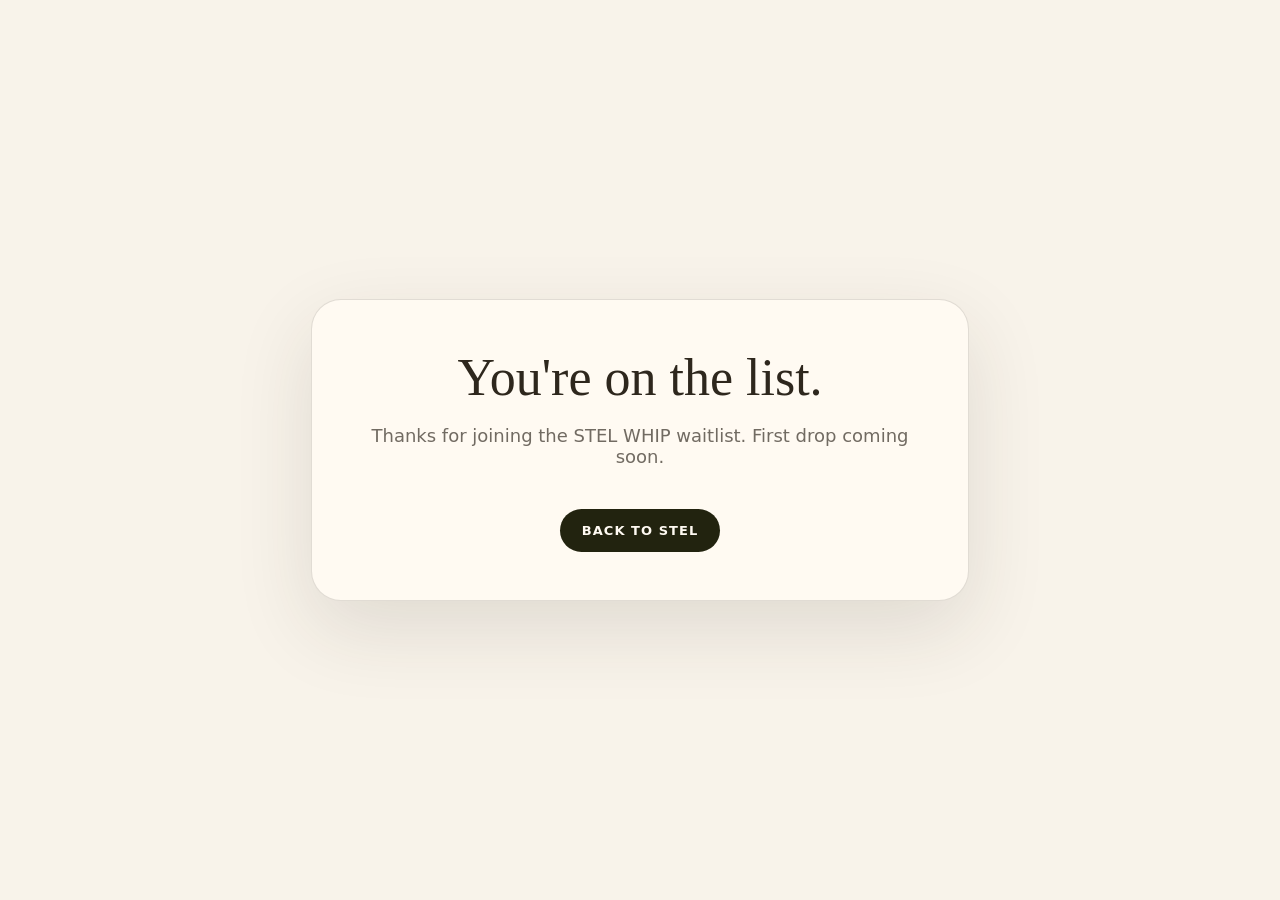
==== success.html @ 12ab5736 "Add files via upload" ====
<!DOCTYPE html><html lang="en"><head><meta charset="UTF-8"><meta name="viewport" content="width=device-width, initial-scale=1.0"><title>You're on the list | STEL WHIP</title><style>body{margin:0;min-height:100vh;display:grid;place-items:center;background:#f8f3ea;color:#2e271d;font-family:Inter,system-ui,sans-serif}.card{max-width:560px;text-align:center;padding:48px;border:1px solid rgba(46,39,29,.14);border-radius:30px;background:#fffaf2;box-shadow:0 28px 80px rgba(46,39,29,.12)}h1{font-family:Georgia,serif;font-weight:400;font-size:52px;margin:0 0 16px}p{color:rgba(46,39,29,.68);font-size:18px}a{display:inline-block;margin-top:24px;padding:14px 22px;border-radius:999px;background:#22230f;color:#fffaf2;text-decoration:none;text-transform:uppercase;font-size:13px;letter-spacing:.08em;font-weight:700}</style></head><body><main class="card"><h1>You're on the list.</h1><p>Thanks for joining the STEL WHIP waitlist. First drop coming soon.</p><a href="/">Back to STEL</a></main></body></html>
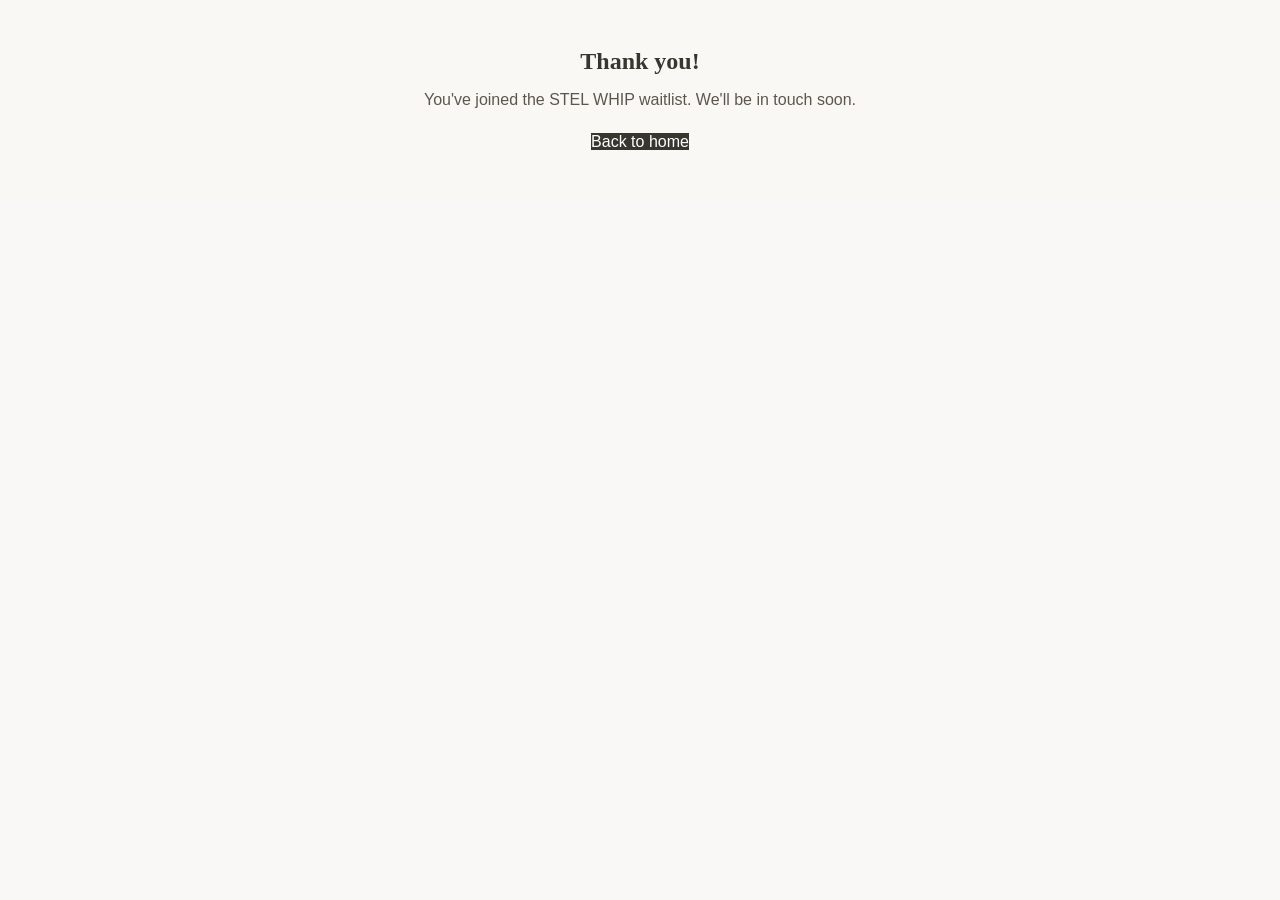
==== commit 747452cd: "Update STEL logo and social links" ====
--- a/success.html
+++ b/success.html
@@ -1 +1,16 @@
-<!DOCTYPE html><html lang="en"><head><meta charset="UTF-8"><meta name="viewport" content="width=device-width, initial-scale=1.0"><title>You're on the list | STEL WHIP</title><style>body{margin:0;min-height:100vh;display:grid;place-items:center;background:#f8f3ea;color:#2e271d;font-family:Inter,system-ui,sans-serif}.card{max-width:560px;text-align:center;padding:48px;border:1px solid rgba(46,39,29,.14);border-radius:30px;background:#fffaf2;box-shadow:0 28px 80px rgba(46,39,29,.12)}h1{font-family:Georgia,serif;font-weight:400;font-size:52px;margin:0 0 16px}p{color:rgba(46,39,29,.68);font-size:18px}a{display:inline-block;margin-top:24px;padding:14px 22px;border-radius:999px;background:#22230f;color:#fffaf2;text-decoration:none;text-transform:uppercase;font-size:13px;letter-spacing:.08em;font-weight:700}</style></head><body><main class="card"><h1>You're on the list.</h1><p>Thanks for joining the STEL WHIP waitlist. First drop coming soon.</p><a href="/">Back to STEL</a></main></body></html>
+<!DOCTYPE html>
+<html lang="en">
+<head>
+  <meta charset="UTF-8">
+  <meta name="viewport" content="width=device-width, initial-scale=1.0">
+  <title>STEL WHIP – Thank You</title>
+  <link rel="stylesheet" href="styles.css">
+</head>
+<body>
+  <section class="waitlist-section">
+    <h2>Thank you!</h2>
+    <p>You've joined the STEL&nbsp;WHIP waitlist. We'll be in touch soon.</p>
+    <a href="/" class="btn btn-primary">Back to home</a>
+  </section>
+</body>
+</html>
--- a/styles.css
+++ b/styles.css
@@ -0,0 +1,309 @@
+/* Base styles */
+:root {
+  --font-primary: 'Montserrat', sans-serif;
+  --font-secondary: 'Playfair Display', serif;
+  --color-dark: #38372f;
+  --color-accent: #5c574d;
+  --color-background: #f9f8f7;
+  --color-light: #faf8f5;
+  --color-highlight: #e7e3da;
+}
+
+html, body {
+  margin: 0;
+  padding: 0;
+  font-family: var(--font-primary);
+  color: var(--color-dark);
+  background-color: var(--color-background);
+}
+
+a {
+  color: var(--color-dark);
+  text-decoration: none;
+}
+
+h1, h2, h3, h4, h5 {
+  font-family: var(--font-secondary);
+  margin: 0;
+  padding: 0;
+}
+
+/* Navigation */
+.nav {
+  display: flex;
+  align-items: center;
+  justify-content: space-between;
+  padding: 1rem 2rem;
+  background-color: #ffffff;
+  border-bottom: 1px solid #e6e3da;
+}
+
+.nav-left .logo {
+  width: 80px;
+  height: auto;
+}
+
+.nav-links a {
+  margin-right: 1.5rem;
+  font-weight: 500;
+}
+
+.nav-cta .btn {
+  padding: 0.5rem 1rem;
+  border-radius: 24px;
+  border: 1px solid var(--color-dark);
+  background-color: transparent;
+  font-weight: 500;
+  transition: all 0.3s ease;
+}
+
+.nav-cta .btn:hover {
+  background-color: var(--color-dark);
+  color: #ffffff;
+}
+
+/* Hero */
+.hero {
+  text-align: center;
+  padding: 5rem 1rem 4rem;
+  background-color: var(--color-light);
+}
+
+.hero-logo {
+  width: 200px;
+  height: auto;
+  margin-bottom: 1.5rem;
+}
+
+.hero-subtitle {
+  font-size: 1.2rem;
+  margin-bottom: 0.5rem;
+  font-weight: 400;
+}
+
+.hero-tagline {
+  font-size: 0.9rem;
+  color: var(--color-accent);
+  margin-bottom: 1.5rem;
+  font-style: italic;
+}
+
+.hero-btn {
+  padding: 0.7rem 1.5rem;
+  border-radius: 28px;
+  font-weight: 500;
+  border: none;
+  background-color: var(--color-dark);
+  color: #ffffff;
+  cursor: pointer;
+  transition: background-color 0.3s ease;
+}
+
+.hero-btn:hover {
+  background-color: var(--color-accent);
+}
+
+/* Buttons */
+.btn {
+  cursor: pointer;
+}
+
+.btn-primary {
+  background-color: var(--color-dark);
+  color: #ffffff;
+}
+
+.btn-primary:hover {
+  background-color: var(--color-accent);
+}
+
+/* Benefits */
+.benefits {
+  display: flex;
+  flex-wrap: wrap;
+  justify-content: center;
+  text-align: center;
+  padding: 3rem 1rem;
+  background-color: var(--color-light);
+}
+
+.benefit-item {
+  flex: 1 1 200px;
+  max-width: 300px;
+  margin: 1rem;
+  padding: 1rem;
+  background-color: #ffffff;
+  border-radius: 12px;
+  box-shadow: 0 1px 4px rgba(0, 0, 0, 0.05);
+}
+
+.benefit-item h3 {
+  font-family: var(--font-secondary);
+  font-size: 1.2rem;
+  margin-bottom: 0.4rem;
+}
+
+.benefit-item p {
+  font-size: 0.9rem;
+  color: var(--color-accent);
+}
+
+/* How to use */
+.how-to-use {
+  padding: 3rem 1rem;
+  background-color: var(--color-background);
+}
+
+.how-to-use h2 {
+  text-align: center;
+  font-family: var(--font-secondary);
+  margin-bottom: 2rem;
+}
+
+.use-grid {
+  display: grid;
+  grid-template-columns: repeat(auto-fit, minmax(200px, 1fr));
+  gap: 1.5rem;
+  max-width: 1000px;
+  margin: 0 auto;
+}
+
+.use-item {
+  background-color: #ffffff;
+  border-radius: 12px;
+  box-shadow: 0 1px 4px rgba(0, 0, 0, 0.05);
+  padding-bottom: 1rem;
+  text-align: center;
+}
+
+.use-image {
+  height: 140px;
+  border-top-left-radius: 12px;
+  border-top-right-radius: 12px;
+  background-size: cover;
+  background-position: center;
+}
+
+/* Placeholder backgrounds for demo; replace with actual images */
+.use-matcha {
+  background-color: #cfd8c9;
+}
+
+.use-fruit {
+  background-color: #f6d4ce;
+}
+
+.use-yogurt {
+  background-color: #dfe7f2;
+}
+
+.use-hot-chocolate {
+  background-color: #e8ddd3;
+}
+
+.use-item h3 {
+  font-family: var(--font-secondary);
+  font-size: 1.2rem;
+  margin: 1rem 0 0.5rem;
+}
+
+.use-item p {
+  font-size: 0.9rem;
+  color: var(--color-accent);
+}
+
+/* Waitlist / Signup */
+.waitlist-section {
+  padding: 3rem 1rem;
+  text-align: center;
+  background-color: var(--color-light);
+}
+
+.waitlist-section h2 {
+  font-family: var(--font-secondary);
+  margin-bottom: 0.5rem;
+}
+
+.waitlist-section p {
+  margin-bottom: 1.5rem;
+  color: var(--color-accent);
+}
+
+.waitlist-section form {
+  display: flex;
+  justify-content: center;
+  flex-wrap: wrap;
+  gap: 0.5rem;
+}
+
+.waitlist-section input[type="email"] {
+  padding: 0.7rem 1rem;
+  border: 1px solid #ddd;
+  border-radius: 24px;
+  min-width: 260px;
+  font-size: 1rem;
+}
+
+.waitlist-section button {
+  padding: 0.7rem 1.5rem;
+  border-radius: 28px;
+  border: none;
+  background-color: var(--color-dark);
+  color: #ffffff;
+  font-weight: 500;
+  cursor: pointer;
+  transition: background-color 0.3s ease;
+}
+
+.waitlist-section button:hover {
+  background-color: var(--color-accent);
+}
+
+/* Footer */
+footer {
+  padding: 2rem 1rem;
+  background-color: #ffffff;
+  border-top: 1px solid #e6e3da;
+  text-align: center;
+}
+
+.footer-container {
+  display: flex;
+  justify-content: space-between;
+  align-items: center;
+  flex-wrap: wrap;
+  max-width: 1000px;
+  margin: 0 auto;
+}
+
+.footer-nav a {
+  margin-right: 1.5rem;
+  font-size: 0.9rem;
+  color: var(--color-dark);
+}
+
+.footer-nav a:last-child {
+  margin-right: 0;
+}
+
+.social-links a {
+  margin-left: 1.5rem;
+  font-size: 0.9rem;
+  color: var(--color-dark);
+}
+
+.footer-copy {
+  margin-top: 1.5rem;
+  font-size: 0.8rem;
+  color: var(--color-accent);
+}
+
+/* Responsive adjustments */
+@media (max-width: 700px) {
+  .nav-links {
+    display: none; /* hide nav links on small screens for simplicity */
+  }
+  .nav-left .logo {
+    width: 60px;
+  }
+}
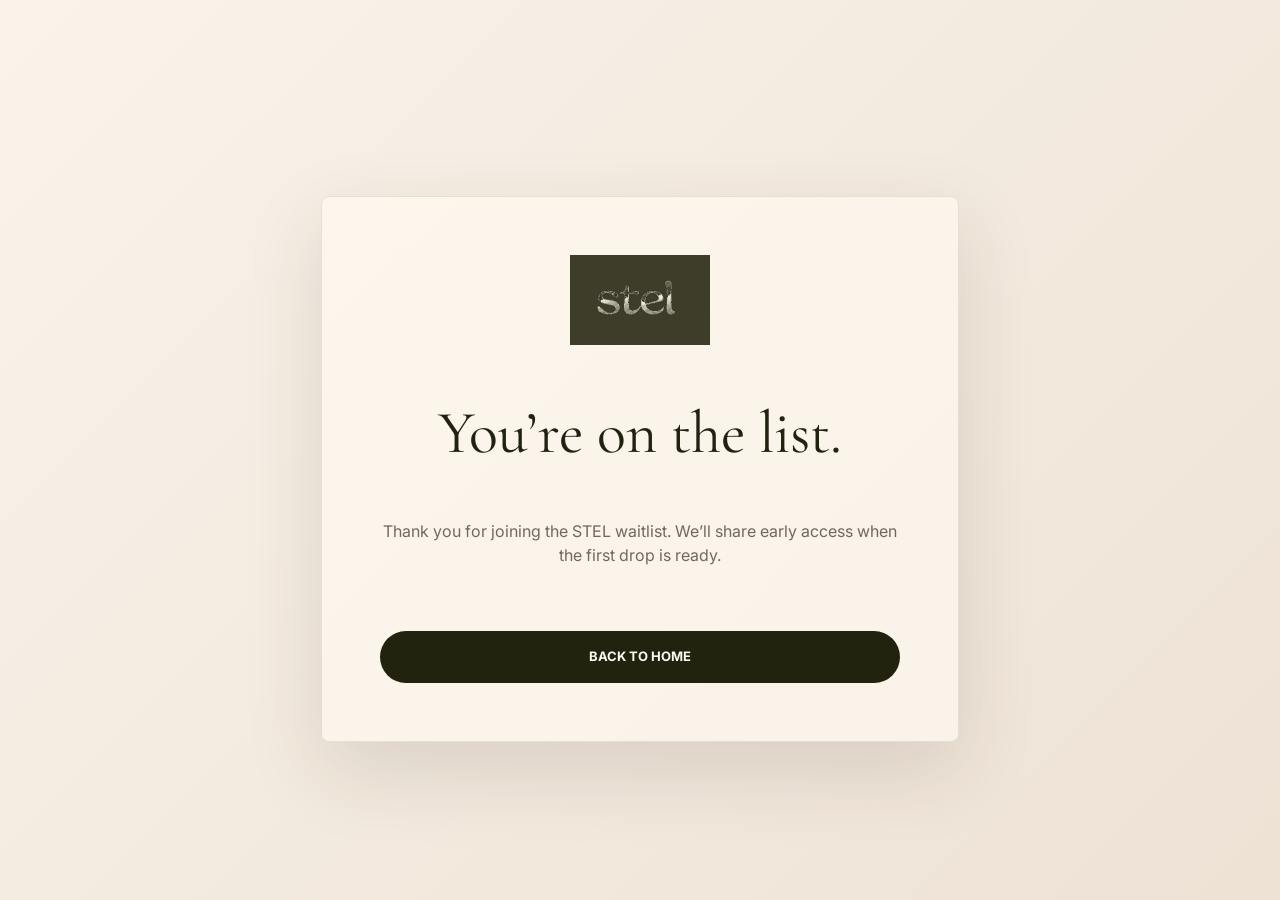
==== commit 4e3b7613: "Update STEL landing page" ====
--- a/success.html
+++ b/success.html
@@ -1,16 +1,22 @@
 <!DOCTYPE html>
 <html lang="en">
 <head>
-  <meta charset="UTF-8">
-  <meta name="viewport" content="width=device-width, initial-scale=1.0">
-  <title>STEL WHIP – Thank You</title>
-  <link rel="stylesheet" href="styles.css">
+  <meta charset="UTF-8" />
+  <meta name="viewport" content="width=device-width, initial-scale=1.0" />
+  <title>STEL | Waitlist Confirmed</title>
+  <link rel="preconnect" href="https://fonts.googleapis.com" />
+  <link rel="preconnect" href="https://fonts.gstatic.com" crossorigin />
+  <link href="https://fonts.googleapis.com/css2?family=Cormorant+Garamond:wght@400;500;600&family=Inter:wght@400;500;600;700&display=swap" rel="stylesheet" />
+  <link rel="stylesheet" href="styles.css" />
 </head>
 <body>
-  <section class="waitlist-section">
-    <h2>Thank you!</h2>
-    <p>You've joined the STEL&nbsp;WHIP waitlist. We'll be in touch soon.</p>
-    <a href="/" class="btn btn-primary">Back to home</a>
-  </section>
+  <main class="waitlist-section" style="min-height:100vh;display:grid;place-items:center;">
+    <div class="waitlist-panel" style="max-width:780px;grid-template-columns:1fr;text-align:center;">
+      <img src="assets/stel-logo-transparent.png" alt="STEL" style="width:140px;margin:0 auto 20px;" />
+      <h1 style="font-family:'Cormorant Garamond', Georgia, serif;font-weight:400;font-size:60px;line-height:1;color:#22230f;">You’re on the list.</h1>
+      <p style="margin:18px auto 26px;max-width:520px;">Thank you for joining the STEL waitlist. We’ll share early access when the first drop is ready.</p>
+      <a class="primary-cta" href="/">Back to home</a>
+    </div>
+  </main>
 </body>
-</html>+</html>
--- a/styles.css
+++ b/styles.css
@@ -1,309 +1,471 @@
-/* Base styles */
 :root {
-  --font-primary: 'Montserrat', sans-serif;
-  --font-secondary: 'Playfair Display', serif;
-  --color-dark: #38372f;
-  --color-accent: #5c574d;
-  --color-background: #f9f8f7;
-  --color-light: #faf8f5;
-  --color-highlight: #e7e3da;
-}
-
-html, body {
-  margin: 0;
-  padding: 0;
-  font-family: var(--font-primary);
-  color: var(--color-dark);
-  background-color: var(--color-background);
-}
-
-a {
-  color: var(--color-dark);
-  text-decoration: none;
-}
-
-h1, h2, h3, h4, h5 {
-  font-family: var(--font-secondary);
-  margin: 0;
-  padding: 0;
-}
-
-/* Navigation */
-.nav {
+  --cream: #f8f3ea;
+  --cream-soft: #fffaf4;
+  --linen: #eee4d6;
+  --sand: #d8c7b3;
+  --taupe: #9b8b74;
+  --olive: #22230f;
+  --brown: #2e271d;
+  --muted: rgba(46, 39, 29, 0.68);
+  --line: rgba(46, 39, 29, 0.14);
+  --white: #fffaf2;
+  --shadow: 0 28px 80px rgba(46, 39, 29, 0.13);
+}
+
+* { box-sizing: border-box; margin: 0; padding: 0; }
+html { scroll-behavior: smooth; scroll-padding-top: 96px; }
+body {
+  font-family: Inter, ui-sans-serif, system-ui, -apple-system, BlinkMacSystemFont, "Segoe UI", sans-serif;
+  background: var(--cream);
+  color: var(--brown);
+  line-height: 1.5;
+  overflow-x: hidden;
+}
+a { color: inherit; text-decoration: none; }
+img { display: block; max-width: 100%; }
+.hidden, .sr-only { position: absolute; left: -9999px; }
+
+.page {
+  min-height: 100vh;
+  background: linear-gradient(180deg, #fffaf4 0%, var(--cream) 45%, #f3eadf 100%);
+}
+
+.site-header {
+  position: fixed;
+  inset: 0 0 auto 0;
+  z-index: 50;
+  height: 88px;
+  padding: 18px clamp(20px, 5vw, 72px);
+  display: grid;
+  grid-template-columns: 1fr auto 1fr;
+  align-items: center;
+  backdrop-filter: blur(20px);
+  background: rgba(255, 250, 244, 0.84);
+  border-bottom: 1px solid rgba(46, 39, 29, 0.08);
+}
+
+.brand-mark { justify-self: start; width: 118px; }
+.nav-links {
+  justify-self: center;
   display: flex;
-  align-items: center;
-  justify-content: space-between;
-  padding: 1rem 2rem;
-  background-color: #ffffff;
-  border-bottom: 1px solid #e6e3da;
-}
-
-.nav-left .logo {
-  width: 80px;
-  height: auto;
-}
-
-.nav-links a {
-  margin-right: 1.5rem;
-  font-weight: 500;
-}
-
-.nav-cta .btn {
-  padding: 0.5rem 1rem;
-  border-radius: 24px;
-  border: 1px solid var(--color-dark);
-  background-color: transparent;
-  font-weight: 500;
-  transition: all 0.3s ease;
-}
-
-.nav-cta .btn:hover {
-  background-color: var(--color-dark);
-  color: #ffffff;
-}
-
-/* Hero */
-.hero {
+  gap: clamp(24px, 4vw, 54px);
+  align-items: center;
+  color: rgba(46, 39, 29, 0.74);
+  font-size: 12px;
+  letter-spacing: 0;
+  text-transform: uppercase;
+}
+.nav-button {
+  justify-self: end;
+  padding: 13px 22px;
+  border-radius: 999px;
+  background: #9a9075;
+  color: var(--white);
+  font-size: 12px;
+  font-weight: 700;
+  letter-spacing: 0;
+  text-transform: uppercase;
+  transition: all 180ms ease;
+}
+.nav-button:hover { transform: translateY(-1px); background: var(--olive); }
+
+.hero-section {
+  min-height: 100vh;
+  display: grid;
+  grid-template-columns: 0.92fr 1.08fr;
+  gap: 48px;
+  align-items: center;
+  padding: 124px clamp(20px, 5vw, 72px) 58px;
+  background:
+    radial-gradient(circle at 82% 38%, rgba(255,255,255,0.92), transparent 26rem),
+    linear-gradient(110deg, rgba(255,250,244,0.95), rgba(239,228,215,0.55));
+  border-bottom: 1px solid var(--line);
+}
+.hero-copy { max-width: 650px; }
+.eyebrow,
+.section-kicker {
+  font-size: 12px;
+  letter-spacing: 0;
+  text-transform: uppercase;
+  color: rgba(46, 39, 29, 0.52);
+}
+.eyebrow { margin-bottom: 24px; }
+.hero-logo {
+  width: min(520px, 92vw);
+  margin-left: -10px;
+  margin-bottom: 24px;
+}
+.hero-line {
+  max-width: 560px;
+  font-family: "Cormorant Garamond", Georgia, serif;
+  font-size: 50px;
+  line-height: 0.98;
+  color: rgba(34,35,15,0.9);
+  margin-bottom: 18px;
+}
+.hero-subline {
+  max-width: 520px;
+  color: var(--muted);
+  font-size: 17px;
+  margin-bottom: 30px;
+}
+.primary-cta,
+.waitlist-form button {
+  display: inline-flex;
+  align-items: center;
+  justify-content: center;
+  border: 0;
+  border-radius: 999px;
+  padding: 16px 28px;
+  background: var(--olive);
+  color: var(--white);
+  font-weight: 700;
+  font-size: 13px;
+  letter-spacing: 0;
+  text-transform: uppercase;
+  cursor: pointer;
+  transition: all 180ms ease;
+}
+.primary-cta:hover,
+.waitlist-form button:hover { transform: translateY(-2px); box-shadow: 0 18px 36px rgba(46,39,29,0.18); }
+.hero-mini-icons {
+  display: grid;
+  grid-template-columns: repeat(3, 1fr);
+  gap: 22px;
+  margin-top: 40px;
+  max-width: 440px;
+}
+.hero-mini-icons div { text-align: center; color: rgba(46,39,29,0.7); font-size: 13px; }
+.hero-mini-icons span {
+  width: 46px;
+  height: 46px;
+  border: 1px solid rgba(46,39,29,0.18);
+  border-radius: 50%;
+  display: grid;
+  place-items: center;
+  margin: 0 auto 10px;
+  font-size: 20px;
+}
+
+.hero-visual {
+  min-height: 660px;
+  display: flex;
+  align-items: center;
+  justify-content: center;
+}
+.marble-card {
+  position: relative;
+  width: min(640px, 94%);
+  min-height: 600px;
+  border-radius: 8px;
+  background:
+    linear-gradient(130deg, rgba(255,255,255,0.56), rgba(255,255,255,0.08)),
+    linear-gradient(180deg, #f8f1e7, #dfcdb9);
+  box-shadow: var(--shadow);
+  border: 1px solid rgba(46,39,29,0.1);
+  overflow: hidden;
+}
+.marble-texture {
+  position: absolute;
+  inset: 0;
+  background:
+    radial-gradient(ellipse at 20% 40%, rgba(46,39,29,0.08), transparent 20rem),
+    radial-gradient(ellipse at 84% 30%, rgba(255,255,255,0.7), transparent 16rem),
+    linear-gradient(118deg, transparent 20%, rgba(46,39,29,0.06) 21%, transparent 22%, transparent 56%, rgba(46,39,29,0.05) 57%, transparent 58%);
+  opacity: 0.55;
+}
+.premium-can {
+  position: absolute;
+  right: 17%;
+  bottom: 82px;
+  width: 220px;
+  height: 424px;
+  border-radius: 112px 112px 46px 46px;
+  background: linear-gradient(90deg, #ded4c7 0%, #fff9ef 38%, #e7dccc 62%, #c7b69f 100%);
+  border: 1px solid rgba(46,39,29,0.16);
+  box-shadow: inset 28px 0 38px rgba(255,255,255,0.3), inset -24px 0 30px rgba(46,39,29,0.08), 0 22px 60px rgba(46,39,29,0.18);
+}
+.cap-line {
+  position: absolute;
+  left: 0;
+  right: 0;
+  top: 144px;
+  height: 1px;
+  background: rgba(46,39,29,0.18);
+  box-shadow: 0 12px 0 rgba(46,39,29,0.12);
+}
+.premium-can img {
+  position: absolute;
+  top: 178px;
+  left: 50%;
+  width: 142px;
+  transform: translateX(-50%);
+}
+.premium-can p {
+  position: absolute;
+  top: 265px;
+  left: 50%;
+  width: 150px;
+  transform: translateX(-50%);
   text-align: center;
-  padding: 5rem 1rem 4rem;
-  background-color: var(--color-light);
-}
-
-.hero-logo {
-  width: 200px;
-  height: auto;
-  margin-bottom: 1.5rem;
-}
-
-.hero-subtitle {
-  font-size: 1.2rem;
-  margin-bottom: 0.5rem;
+  font-family: "Cormorant Garamond", Georgia, serif;
+  font-size: 18px;
+  line-height: 1.1;
+  color: rgba(46,39,29,0.72);
+}
+.premium-can small {
+  position: absolute;
+  left: 0;
+  right: 0;
+  bottom: 36px;
+  text-align: center;
+  font-size: 9px;
+  letter-spacing: 0;
+  text-transform: uppercase;
+  color: rgba(46,39,29,0.5);
+}
+.berries {
+  position: absolute;
+  right: 36px;
+  bottom: 78px;
+  width: 158px;
+  height: 92px;
+  border-radius: 50%;
+  background: rgba(255,250,242,0.56);
+  border: 1px solid rgba(46,39,29,0.08);
+  box-shadow: 0 18px 38px rgba(46,39,29,0.1);
+}
+.berries span {
+  position: absolute;
+  width: 54px;
+  height: 54px;
+  border-radius: 52% 48% 60% 40%;
+  background: radial-gradient(circle at 35% 28%, #ffb1a6, #ba3327 70%);
+  filter: drop-shadow(0 6px 10px rgba(46,39,29,0.15));
+}
+.berries span:nth-child(1) { left: 18px; top: 20px; transform: rotate(-12deg); }
+.berries span:nth-child(2) { left: 55px; top: 10px; transform: rotate(8deg); }
+.berries span:nth-child(3) { left: 92px; top: 26px; transform: rotate(22deg); }
+.cream-dollop {
+  position: absolute;
+  left: 54px;
+  bottom: 64px;
+  width: 150px;
+  height: 56px;
+  border-radius: 50%;
+  background: radial-gradient(circle at 42% 28%, #fff, #f3eadf 68%, #d2c1ac);
+  box-shadow: 0 18px 30px rgba(46,39,29,0.12);
+}
+
+.intro-section {
+  padding: 82px clamp(20px, 5vw, 72px) 64px;
+  text-align: center;
+  background: rgba(255,250,242,0.56);
+  border-top: 1px solid var(--line);
+}
+.intro-section h2,
+.use-section h2,
+.waitlist-section h2 {
+  font-family: "Cormorant Garamond", Georgia, serif;
   font-weight: 400;
-}
-
-.hero-tagline {
-  font-size: 0.9rem;
-  color: var(--color-accent);
-  margin-bottom: 1.5rem;
-  font-style: italic;
-}
-
-.hero-btn {
-  padding: 0.7rem 1.5rem;
-  border-radius: 28px;
-  font-weight: 500;
-  border: none;
-  background-color: var(--color-dark);
-  color: #ffffff;
-  cursor: pointer;
-  transition: background-color 0.3s ease;
-}
-
-.hero-btn:hover {
-  background-color: var(--color-accent);
-}
-
-/* Buttons */
-.btn {
-  cursor: pointer;
-}
-
-.btn-primary {
-  background-color: var(--color-dark);
-  color: #ffffff;
-}
-
-.btn-primary:hover {
-  background-color: var(--color-accent);
-}
-
-/* Benefits */
-.benefits {
-  display: flex;
-  flex-wrap: wrap;
-  justify-content: center;
+  color: var(--olive);
+}
+.intro-section h2,
+.use-section h2 { font-size: 68px; line-height: 0.96; margin: 14px 0 18px; }
+.intro-section p:not(.section-kicker),
+.use-intro {
+  max-width: 760px;
+  margin: 0 auto;
+  font-size: 20px;
+  color: var(--muted);
+}
+
+.benefits-section {
+  display: grid;
+  grid-template-columns: repeat(4, 1fr);
+  max-width: 1160px;
+  margin: 0 auto;
+  padding: 0 clamp(20px, 5vw, 72px) 82px;
+  background: rgba(255,250,242,0.56);
+}
+.benefit-card {
+  padding: 0 28px;
   text-align: center;
-  padding: 3rem 1rem;
-  background-color: var(--color-light);
-}
-
-.benefit-item {
-  flex: 1 1 200px;
-  max-width: 300px;
-  margin: 1rem;
-  padding: 1rem;
-  background-color: #ffffff;
-  border-radius: 12px;
-  box-shadow: 0 1px 4px rgba(0, 0, 0, 0.05);
-}
-
-.benefit-item h3 {
-  font-family: var(--font-secondary);
-  font-size: 1.2rem;
-  margin-bottom: 0.4rem;
-}
-
-.benefit-item p {
-  font-size: 0.9rem;
-  color: var(--color-accent);
-}
-
-/* How to use */
-.how-to-use {
-  padding: 3rem 1rem;
-  background-color: var(--color-background);
-}
-
-.how-to-use h2 {
+  border-right: 1px solid var(--line);
+}
+.benefit-card:last-child { border-right: 0; }
+.benefit-icon {
+  width: 62px;
+  height: 62px;
+  margin: 0 auto 18px;
+  border-radius: 50%;
+  background: #eee7dd;
+  border: 1px solid rgba(46,39,29,0.08);
+  display: grid;
+  place-items: center;
+  font-size: 28px;
+  color: rgba(46,39,29,0.72);
+}
+.benefit-card h3 {
+  font-family: "Cormorant Garamond", Georgia, serif;
+  font-size: 25px;
+  font-weight: 400;
+  margin-bottom: 8px;
+}
+.benefit-card p { color: var(--muted); font-size: 14px; }
+
+.use-section { padding: 82px clamp(20px, 5vw, 72px); }
+.use-grid {
+  margin-top: 42px;
+  display: grid;
+  grid-template-columns: repeat(4, 1fr);
+  gap: 14px;
+}
+.use-card {
+  min-height: 430px;
+  border-radius: 8px;
+  overflow: hidden;
+  position: relative;
+  background: #e8dccd;
+  border: 1px solid rgba(46,39,29,0.09);
+  box-shadow: 0 18px 50px rgba(46,39,29,0.08);
+}
+.use-art { position: absolute; inset: 0; }
+.matcha .use-art { background: linear-gradient(180deg, #e8efe1, #c6d2ad); }
+.fruit .use-art { background: linear-gradient(180deg, #fff3eb, #e8c4b5); }
+.yogurt .use-art { background: linear-gradient(180deg, #f7f0e4, #dcccb6); }
+.hot-chocolate .use-art { background: linear-gradient(180deg, #e9ddd1, #b89a83); }
+.use-art::before {
+  content: "";
+  position: absolute;
+  inset: 24px 24px 104px;
+  border-radius: 8px;
+  background: radial-gradient(circle at 50% 35%, #fff 0 8%, #f8f0e5 9% 26%, transparent 27%);
+  filter: drop-shadow(0 16px 18px rgba(46,39,29,0.11));
+}
+.use-art::after {
+  content: "";
+  position: absolute;
+  left: 50%;
+  top: 36%;
+  transform: translate(-50%, -50%);
+  width: 170px;
+  height: 170px;
+  border-radius: 50%;
+  box-shadow: inset 0 -18px 28px rgba(46,39,29,0.08), 0 20px 32px rgba(46,39,29,0.12);
+}
+.matcha .use-art::after { background: radial-gradient(circle at 50% 38%, #fff 0 16%, #e9f2df 17% 22%, #96a972 23% 100%); }
+.fruit .use-art::after { background: radial-gradient(circle at 50% 38%, #fff 0 18%, #f6ded6 19% 32%, #c73e32 33% 36%, #f7efe7 37% 100%); }
+.yogurt .use-art::after { background: radial-gradient(circle at 50% 38%, #fff 0 18%, #efe7da 19% 40%, #e7d5aa 41% 45%, #f8f1e9 46% 100%); }
+.hot-chocolate .use-art::after { background: radial-gradient(circle at 50% 38%, #fff 0 16%, #f0e3d8 17% 30%, #8c5f43 31% 100%); }
+.use-text {
+  position: absolute;
+  left: 0;
+  right: 0;
+  bottom: 0;
+  min-height: 112px;
+  padding: 22px 18px 26px;
   text-align: center;
-  font-family: var(--font-secondary);
-  margin-bottom: 2rem;
-}
-
-.use-grid {
-  display: grid;
-  grid-template-columns: repeat(auto-fit, minmax(200px, 1fr));
-  gap: 1.5rem;
-  max-width: 1000px;
-  margin: 0 auto;
-}
-
-.use-item {
-  background-color: #ffffff;
-  border-radius: 12px;
-  box-shadow: 0 1px 4px rgba(0, 0, 0, 0.05);
-  padding-bottom: 1rem;
-  text-align: center;
-}
-
-.use-image {
-  height: 140px;
-  border-top-left-radius: 12px;
-  border-top-right-radius: 12px;
-  background-size: cover;
-  background-position: center;
-}
-
-/* Placeholder backgrounds for demo; replace with actual images */
-.use-matcha {
-  background-color: #cfd8c9;
-}
-
-.use-fruit {
-  background-color: #f6d4ce;
-}
-
-.use-yogurt {
-  background-color: #dfe7f2;
-}
-
-.use-hot-chocolate {
-  background-color: #e8ddd3;
-}
-
-.use-item h3 {
-  font-family: var(--font-secondary);
-  font-size: 1.2rem;
-  margin: 1rem 0 0.5rem;
-}
-
-.use-item p {
-  font-size: 0.9rem;
-  color: var(--color-accent);
-}
-
-/* Waitlist / Signup */
-.waitlist-section {
-  padding: 3rem 1rem;
-  text-align: center;
-  background-color: var(--color-light);
-}
-
-.waitlist-section h2 {
-  font-family: var(--font-secondary);
-  margin-bottom: 0.5rem;
-}
-
-.waitlist-section p {
-  margin-bottom: 1.5rem;
-  color: var(--color-accent);
-}
-
-.waitlist-section form {
-  display: flex;
-  justify-content: center;
-  flex-wrap: wrap;
-  gap: 0.5rem;
-}
-
-.waitlist-section input[type="email"] {
-  padding: 0.7rem 1rem;
-  border: 1px solid #ddd;
-  border-radius: 24px;
-  min-width: 260px;
-  font-size: 1rem;
-}
-
-.waitlist-section button {
-  padding: 0.7rem 1.5rem;
-  border-radius: 28px;
-  border: none;
-  background-color: var(--color-dark);
-  color: #ffffff;
-  font-weight: 500;
-  cursor: pointer;
-  transition: background-color 0.3s ease;
-}
-
-.waitlist-section button:hover {
-  background-color: var(--color-accent);
-}
-
-/* Footer */
-footer {
-  padding: 2rem 1rem;
-  background-color: #ffffff;
-  border-top: 1px solid #e6e3da;
-  text-align: center;
-}
-
-.footer-container {
-  display: flex;
-  justify-content: space-between;
-  align-items: center;
-  flex-wrap: wrap;
-  max-width: 1000px;
-  margin: 0 auto;
-}
-
-.footer-nav a {
-  margin-right: 1.5rem;
-  font-size: 0.9rem;
-  color: var(--color-dark);
-}
-
-.footer-nav a:last-child {
-  margin-right: 0;
-}
-
-.social-links a {
-  margin-left: 1.5rem;
-  font-size: 0.9rem;
-  color: var(--color-dark);
-}
-
-.footer-copy {
-  margin-top: 1.5rem;
-  font-size: 0.8rem;
-  color: var(--color-accent);
-}
-
-/* Responsive adjustments */
-@media (max-width: 700px) {
-  .nav-links {
-    display: none; /* hide nav links on small screens for simplicity */
-  }
-  .nav-left .logo {
-    width: 60px;
-  }
-}+  background: linear-gradient(180deg, rgba(248,243,234,0), rgba(248,243,234,0.94) 32%, rgba(248,243,234,1));
+}
+.use-text h3 {
+  font-family: "Cormorant Garamond", Georgia, serif;
+  font-weight: 400;
+  font-size: 30px;
+  line-height: 1;
+  margin-bottom: 8px;
+}
+.use-text p { font-size: 13px; color: var(--muted); line-height: 1.25; }
+
+.waitlist-section { padding: 72px clamp(20px, 5vw, 72px) 34px; background: linear-gradient(135deg, #f9f3ea, #eee2d5); }
+.waitlist-panel {
+  border-radius: 8px;
+  background: rgba(255,250,242,0.62);
+  border: 1px solid rgba(46,39,29,0.1);
+  box-shadow: var(--shadow);
+  padding: clamp(28px, 5vw, 58px);
+  display: grid;
+  grid-template-columns: 0.9fr 1px 1.1fr;
+  gap: 38px;
+  align-items: center;
+}
+.waitlist-panel h2 { font-size: 66px; line-height: 0.92; margin-top: 12px; }
+.waitlist-panel p { color: var(--muted); font-size: 16px; margin-bottom: 22px; }
+.panel-divider { width: 1px; height: 110px; background: var(--line); }
+.waitlist-form { display: flex; gap: 10px; }
+.waitlist-form input[type="email"] {
+  width: 100%;
+  padding: 16px 18px;
+  border: 1px solid rgba(46,39,29,0.18);
+  border-radius: 999px;
+  background: rgba(255,250,242,0.72);
+  color: var(--brown);
+  font-size: 14px;
+  outline: none;
+}
+
+.site-footer {
+  padding: 32px clamp(20px, 5vw, 72px);
+  display: grid;
+  grid-template-columns: 1fr auto 1fr;
+  align-items: center;
+  gap: 24px;
+  color: rgba(46,39,29,0.58);
+  font-size: 11px;
+  letter-spacing: 0;
+  text-transform: uppercase;
+  border-top: 1px solid var(--line);
+  background: #fbf8f2;
+}
+.site-footer nav,
+.social-links { display: flex; gap: 26px; align-items: center; }
+.social-links { justify-content: end; }
+.site-footer img { width: 88px; }
+
+@media (max-width: 1020px) {
+  .site-header { grid-template-columns: 1fr auto; }
+  .nav-links { display: none; }
+  .hero-section { grid-template-columns: 1fr; padding-top: 126px; }
+  .hero-visual { min-height: 560px; }
+  .benefits-section { grid-template-columns: repeat(2, 1fr); row-gap: 36px; }
+  .benefit-card:nth-child(2) { border-right: 0; }
+  .use-grid { grid-template-columns: repeat(2, 1fr); }
+  .waitlist-panel { grid-template-columns: 1fr; }
+  .panel-divider { display: none; }
+  .site-footer { grid-template-columns: 1fr; text-align: center; }
+  .site-footer nav, .social-links { justify-content: center; flex-wrap: wrap; }
+  .site-footer img { justify-self: center; }
+}
+
+@media (max-width: 640px) {
+  .site-header { height: 76px; padding: 16px 18px; }
+  .brand-mark { width: 84px; }
+  .nav-button { padding: 11px 15px; font-size: 11px; }
+  .hero-section { padding: 108px 20px 44px; }
+  .hero-logo { width: min(360px, 90vw); margin-left: -4px; }
+  .hero-line { font-size: 34px; }
+  .intro-section h2,
+  .use-section h2,
+  .waitlist-panel h2 { font-size: 44px; }
+  .intro-section p:not(.section-kicker),
+  .use-intro { font-size: 17px; }
+  .hero-mini-icons { grid-template-columns: 1fr; gap: 16px; max-width: 220px; }
+  .hero-visual { min-height: 460px; }
+  .marble-card { min-height: 460px; }
+  .premium-can { width: 168px; height: 338px; right: 18%; bottom: 74px; }
+  .cap-line { top: 114px; }
+  .premium-can img { width: 108px; top: 144px; }
+  .premium-can p { top: 208px; font-size: 14px; }
+  .premium-can small { bottom: 26px; }
+  .berries { right: 18px; bottom: 70px; transform: scale(0.75); transform-origin: bottom right; }
+  .cream-dollop { left: 26px; bottom: 52px; transform: scale(0.82); transform-origin: bottom left; }
+  .intro-section, .use-section { padding: 64px 20px; }
+  .benefits-section { grid-template-columns: 1fr; padding: 0 20px 64px; }
+  .benefit-card { border-right: 0; border-bottom: 1px solid var(--line); padding: 28px 0; }
+  .benefit-card:last-child { border-bottom: 0; }
+  .use-grid { grid-template-columns: 1fr; }
+  .use-card { min-height: 380px; }
+  .waitlist-panel { padding: 28px; }
+  .waitlist-form { flex-direction: column; }
+  .waitlist-form button, .waitlist-form input[type="email"] { width: 100%; }
+}
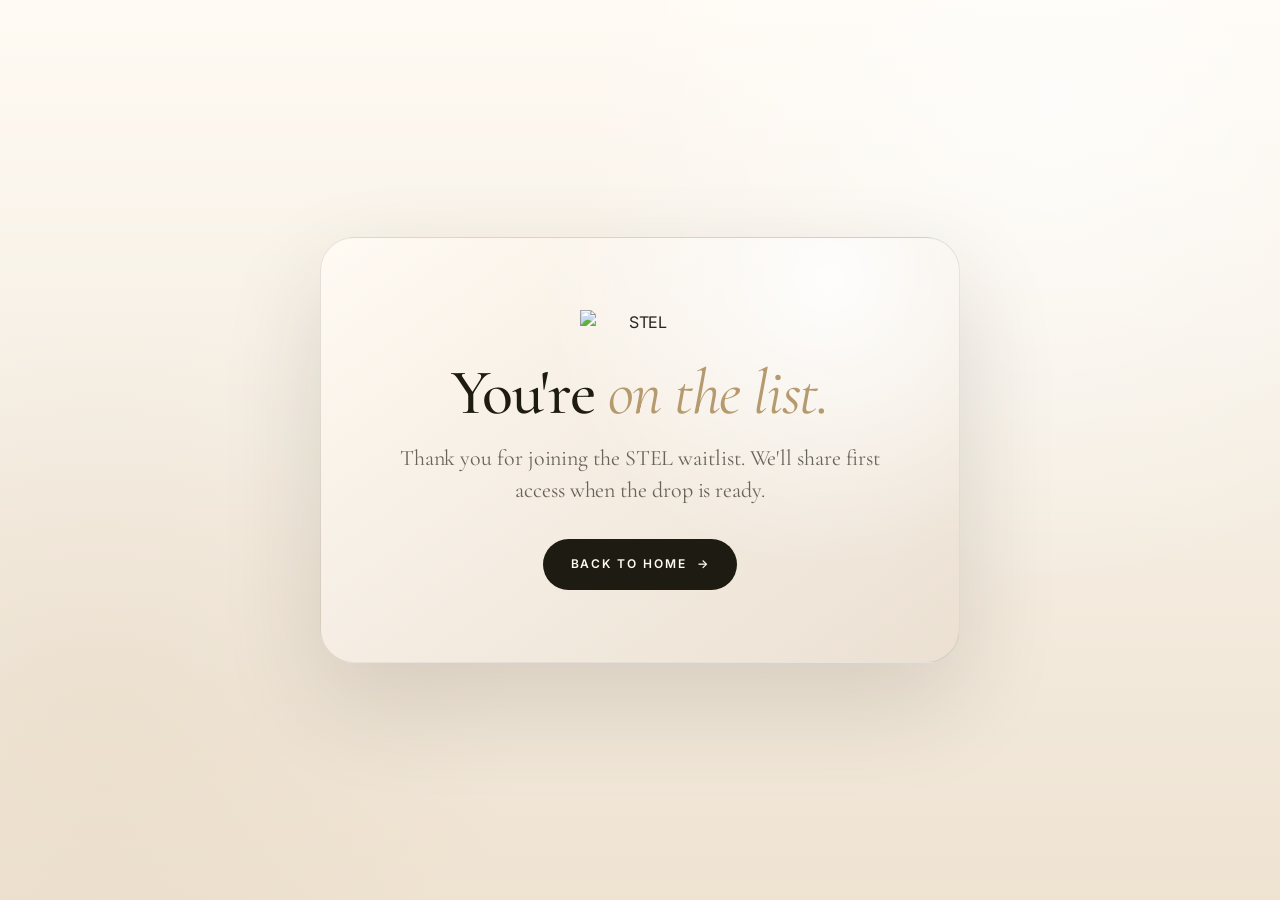
==== commit 8f62f176: "Editorial luxe rebuild — hero, benefits, rituals, FAQ, waitlist - Rewrite index.html with editorial " ====
--- a/success.html
+++ b/success.html
@@ -3,19 +3,58 @@
 <head>
   <meta charset="UTF-8" />
   <meta name="viewport" content="width=device-width, initial-scale=1.0" />
-  <title>STEL | Waitlist Confirmed</title>
+  <title>STEL — You're on the list</title>
+  <meta name="description" content="Thank you for joining the STEL waitlist." />
+  <meta name="theme-color" content="#f7f1e7" />
+  <link rel="icon" href="assets/stel-logo.png" type="image/png" />
   <link rel="preconnect" href="https://fonts.googleapis.com" />
   <link rel="preconnect" href="https://fonts.gstatic.com" crossorigin />
-  <link href="https://fonts.googleapis.com/css2?family=Cormorant+Garamond:wght@400;500;600&family=Inter:wght@400;500;600;700&display=swap" rel="stylesheet" />
+  <link href="https://fonts.googleapis.com/css2?family=Cormorant+Garamond:ital,wght@0,400;0,500;0,600;1,400&family=Inter:wght@300;400;500;600;700&display=swap" rel="stylesheet" />
   <link rel="stylesheet" href="styles.css" />
+  <style>
+    .success-wrap {
+      min-height: 100vh;
+      display: grid;
+      place-items: center;
+      padding: 80px var(--pad-x);
+      text-align: center;
+    }
+    .success-card {
+      max-width: 640px;
+      padding: clamp(40px, 6vw, 72px);
+      border-radius: var(--radius-lg);
+      background:
+        radial-gradient(circle at 80% 10%, rgba(255,255,255,0.9), transparent 18rem),
+        linear-gradient(145deg, var(--cream-3), var(--linen));
+      border: 1px solid var(--line);
+      box-shadow: var(--shadow-lg);
+    }
+    .success-card img { width: 120px; margin: 0 auto 26px; opacity: 0.95; }
+    .success-card h1 {
+      font-family: var(--serif);
+      font-weight: 500;
+      font-size: clamp(40px, 5vw, 64px);
+      line-height: 1;
+      letter-spacing: -0.02em;
+      margin-bottom: 18px;
+    }
+    .success-card h1 em { font-style: italic; color: var(--champagne); font-weight: 400; }
+    .success-card p {
+      font-family: var(--serif);
+      font-size: clamp(18px, 2vw, 22px);
+      color: var(--soft-ink);
+      margin-bottom: 32px;
+      line-height: 1.45;
+    }
+  </style>
 </head>
 <body>
-  <main class="waitlist-section" style="min-height:100vh;display:grid;place-items:center;">
-    <div class="waitlist-panel" style="max-width:780px;grid-template-columns:1fr;text-align:center;">
-      <img src="assets/stel-logo-transparent.png" alt="STEL" style="width:140px;margin:0 auto 20px;" />
-      <h1 style="font-family:'Cormorant Garamond', Georgia, serif;font-weight:400;font-size:60px;line-height:1;color:#22230f;">You’re on the list.</h1>
-      <p style="margin:18px auto 26px;max-width:520px;">Thank you for joining the STEL waitlist. We’ll share early access when the first drop is ready.</p>
-      <a class="primary-cta" href="/">Back to home</a>
+  <main class="success-wrap">
+    <div class="success-card">
+      <img src="assets/stel-logo.png" alt="STEL" />
+      <h1>You're <em>on the list.</em></h1>
+      <p>Thank you for joining the STEL waitlist. We'll share first access when the drop is ready.</p>
+      <a class="primary-button" href="/">Back to home <span aria-hidden="true">→</span></a>
     </div>
   </main>
 </body>
--- a/styles.css
+++ b/styles.css
@@ -1,471 +1,798 @@
+/* =========================================================
+   STEL — Editorial Luxe Stylesheet
+   Palette: cream / linen / sand / soft champagne / ink
+   ========================================================= */
+
 :root {
-  --cream: #f8f3ea;
-  --cream-soft: #fffaf4;
-  --linen: #eee4d6;
-  --sand: #d8c7b3;
-  --taupe: #9b8b74;
-  --olive: #22230f;
-  --brown: #2e271d;
-  --muted: rgba(46, 39, 29, 0.68);
-  --line: rgba(46, 39, 29, 0.14);
-  --white: #fffaf2;
-  --shadow: 0 28px 80px rgba(46, 39, 29, 0.13);
+  --cream: #f7f1e7;
+  --cream-2: #fdf8ef;
+  --cream-3: #fffaf3;
+  --linen: #ebe0d2;
+  --sand: #d6c2aa;
+  --taupe: #9b8f76;
+  --champagne: #b59a6e;
+  --champagne-2: #cdb38a;
+  --ink: #1e1c12;
+  --ink-2: #2c2a1f;
+  --soft-ink: rgba(30, 28, 18, 0.66);
+  --quiet-ink: rgba(30, 28, 18, 0.48);
+  --line: rgba(30, 28, 18, 0.10);
+  --line-2: rgba(30, 28, 18, 0.18);
+  --white: #fffaf3;
+
+  --serif: "Cormorant Garamond", "Cormorant", Georgia, "Times New Roman", serif;
+  --sans: "Inter", ui-sans-serif, system-ui, -apple-system, "Segoe UI", sans-serif;
+
+  --radius-sm: 12px;
+  --radius-md: 22px;
+  --radius-lg: 34px;
+  --radius-pill: 999px;
+
+  --shadow-sm: 0 8px 24px rgba(45, 37, 26, 0.06);
+  --shadow-md: 0 20px 50px rgba(45, 37, 26, 0.10);
+  --shadow-lg: 0 40px 100px rgba(45, 37, 26, 0.14);
+
+  --ease: cubic-bezier(.2, .7, .2, 1);
+  --pad-x: clamp(20px, 5vw, 80px);
+  --max-w: 1320px;
 }
 
 * { box-sizing: border-box; margin: 0; padding: 0; }
 html { scroll-behavior: smooth; scroll-padding-top: 96px; }
 body {
-  font-family: Inter, ui-sans-serif, system-ui, -apple-system, BlinkMacSystemFont, "Segoe UI", sans-serif;
   background: var(--cream);
-  color: var(--brown);
-  line-height: 1.5;
+  color: var(--ink);
+  font-family: var(--sans);
+  font-weight: 400;
+  font-size: 16px;
+  line-height: 1.55;
+  letter-spacing: -0.005em;
   overflow-x: hidden;
-}
-a { color: inherit; text-decoration: none; }
+  -webkit-font-smoothing: antialiased;
+  -moz-osx-font-smoothing: grayscale;
+  background:
+    radial-gradient(circle at 82% 12%, rgba(255, 255, 255, 0.7), transparent 30rem),
+    radial-gradient(circle at 8% 80%, rgba(214, 194, 170, 0.22), transparent 26rem),
+    linear-gradient(180deg, #fffaf3 0%, var(--cream) 38%, #efe3d2 100%);
+  background-attachment: fixed;
+}
+a { color: inherit; text-decoration: none; transition: color .2s var(--ease), opacity .2s var(--ease); }
 img { display: block; max-width: 100%; }
-.hidden, .sr-only { position: absolute; left: -9999px; }
-
-.page {
-  min-height: 100vh;
-  background: linear-gradient(180deg, #fffaf4 0%, var(--cream) 45%, #f3eadf 100%);
-}
-
+button, input { font-family: inherit; }
+
+.sr-only,
+.hidden-field {
+  position: absolute !important;
+  width: 1px; height: 1px;
+  overflow: hidden;
+  clip: rect(0,0,0,0);
+  white-space: nowrap;
+  border: 0;
+}
+.skip-link {
+  position: absolute; top: -40px; left: 12px;
+  background: var(--ink); color: var(--white);
+  padding: 8px 14px; border-radius: 8px;
+  font-size: 13px; z-index: 1000;
+  transition: top .2s var(--ease);
+}
+.skip-link:focus { top: 12px; }
+
+::selection { background: var(--champagne); color: var(--white); }
+
+/* =========================================================
+   HEADER
+   ========================================================= */
 .site-header {
   position: fixed;
-  inset: 0 0 auto 0;
+  top: 0; left: 0; right: 0;
   z-index: 50;
-  height: 88px;
-  padding: 18px clamp(20px, 5vw, 72px);
+  height: 84px;
   display: grid;
   grid-template-columns: 1fr auto 1fr;
   align-items: center;
-  backdrop-filter: blur(20px);
-  background: rgba(255, 250, 244, 0.84);
-  border-bottom: 1px solid rgba(46, 39, 29, 0.08);
-}
-
-.brand-mark { justify-self: start; width: 118px; }
+  padding: 14px var(--pad-x);
+  background: rgba(255, 250, 243, 0.72);
+  backdrop-filter: blur(20px) saturate(140%);
+  -webkit-backdrop-filter: blur(20px) saturate(140%);
+  border-bottom: 1px solid transparent;
+  transition: transform .4s var(--ease), background .3s var(--ease), border-color .3s var(--ease), height .3s var(--ease);
+}
+.site-header.is-scrolled {
+  height: 72px;
+  background: rgba(255, 250, 243, 0.88);
+  border-bottom-color: var(--line);
+}
+.site-header.is-hidden { transform: translateY(-100%); }
+
+.brand-mark {
+  justify-self: start;
+  width: 80px;
+  display: inline-block;
+}
+.brand-mark img { width: 100%; height: auto; }
+
 .nav-links {
   justify-self: center;
   display: flex;
-  gap: clamp(24px, 4vw, 54px);
+  gap: clamp(20px, 3.4vw, 48px);
+  font-size: 12px;
+  font-weight: 500;
+  letter-spacing: 0.2em;
+  text-transform: uppercase;
+  color: var(--soft-ink);
+}
+.nav-links a { position: relative; padding: 6px 2px; }
+.nav-links a::after {
+  content: "";
+  position: absolute; left: 50%; bottom: -2px;
+  width: 0; height: 1px;
+  background: var(--ink);
+  transform: translateX(-50%);
+  transition: width .25s var(--ease);
+}
+.nav-links a:hover { color: var(--ink); }
+.nav-links a:hover::after { width: 100%; }
+
+.header-cta {
+  justify-self: end;
+  padding: 12px 22px;
+  border-radius: var(--radius-pill);
+  background: var(--ink);
+  color: var(--white);
+  font-size: 11px;
+  font-weight: 600;
+  letter-spacing: 0.16em;
+  text-transform: uppercase;
+  transition: background .2s var(--ease), transform .2s var(--ease), box-shadow .2s var(--ease);
+}
+.header-cta:hover {
+  background: var(--champagne);
+  transform: translateY(-1px);
+  box-shadow: 0 12px 28px rgba(181, 154, 110, 0.35);
+}
+
+/* =========================================================
+   BUTTONS
+   ========================================================= */
+.primary-button,
+.ghost-button,
+button[type="submit"] {
+  display: inline-flex;
   align-items: center;
-  color: rgba(46, 39, 29, 0.74);
+  gap: 10px;
+  border: 0;
+  border-radius: var(--radius-pill);
+  padding: 16px 28px;
   font-size: 12px;
-  letter-spacing: 0;
+  font-weight: 600;
+  letter-spacing: 0.16em;
   text-transform: uppercase;
-}
-.nav-button {
-  justify-self: end;
-  padding: 13px 22px;
-  border-radius: 999px;
-  background: #9a9075;
+  cursor: pointer;
+  transition: all .25s var(--ease);
+  white-space: nowrap;
+}
+.primary-button,
+button[type="submit"] {
+  background: var(--ink);
   color: var(--white);
-  font-size: 12px;
-  font-weight: 700;
-  letter-spacing: 0;
-  text-transform: uppercase;
-  transition: all 180ms ease;
-}
-.nav-button:hover { transform: translateY(-1px); background: var(--olive); }
-
-.hero-section {
-  min-height: 100vh;
-  display: grid;
-  grid-template-columns: 0.92fr 1.08fr;
-  gap: 48px;
-  align-items: center;
-  padding: 124px clamp(20px, 5vw, 72px) 58px;
-  background:
-    radial-gradient(circle at 82% 38%, rgba(255,255,255,0.92), transparent 26rem),
-    linear-gradient(110deg, rgba(255,250,244,0.95), rgba(239,228,215,0.55));
-  border-bottom: 1px solid var(--line);
-}
-.hero-copy { max-width: 650px; }
+}
+.primary-button span { transition: transform .25s var(--ease); }
+.primary-button:hover,
+button[type="submit"]:hover {
+  background: var(--champagne);
+  transform: translateY(-2px);
+  box-shadow: 0 18px 36px rgba(181, 154, 110, 0.32);
+}
+.primary-button:hover span { transform: translateX(4px); }
+
+.ghost-button {
+  background: transparent;
+  color: var(--ink);
+  border: 1px solid var(--line-2);
+  padding: 15px 26px;
+}
+.ghost-button:hover {
+  border-color: var(--ink);
+  background: rgba(30, 28, 18, 0.03);
+  transform: translateY(-2px);
+}
+
+/* =========================================================
+   TYPOGRAPHY HELPERS
+   ========================================================= */
+.display {
+  font-family: var(--serif);
+  font-weight: 500;
+  letter-spacing: -0.022em;
+  line-height: 0.96;
+  color: var(--ink);
+}
+.display em {
+  font-style: italic;
+  font-weight: 400;
+  color: var(--champagne);
+}
+
 .eyebrow,
 .section-kicker {
-  font-size: 12px;
-  letter-spacing: 0;
-  text-transform: uppercase;
-  color: rgba(46, 39, 29, 0.52);
-}
-.eyebrow { margin-bottom: 24px; }
-.hero-logo {
-  width: min(520px, 92vw);
-  margin-left: -10px;
-  margin-bottom: 24px;
-}
-.hero-line {
-  max-width: 560px;
-  font-family: "Cormorant Garamond", Georgia, serif;
-  font-size: 50px;
-  line-height: 0.98;
-  color: rgba(34,35,15,0.9);
-  margin-bottom: 18px;
-}
-.hero-subline {
-  max-width: 520px;
-  color: var(--muted);
-  font-size: 17px;
-  margin-bottom: 30px;
-}
-.primary-cta,
-.waitlist-form button {
   display: inline-flex;
   align-items: center;
-  justify-content: center;
-  border: 0;
-  border-radius: 999px;
-  padding: 16px 28px;
-  background: var(--olive);
-  color: var(--white);
-  font-weight: 700;
+  gap: 10px;
+  font-size: 11px;
+  font-weight: 500;
+  letter-spacing: 0.28em;
+  text-transform: uppercase;
+  color: var(--quiet-ink);
+  margin-bottom: 22px;
+}
+.eyebrow .dot {
+  width: 6px; height: 6px;
+  border-radius: 50%;
+  background: var(--champagne);
+  box-shadow: 0 0 0 4px rgba(181, 154, 110, 0.18);
+  animation: pulse 2.4s var(--ease) infinite;
+}
+@keyframes pulse {
+  0%, 100% { box-shadow: 0 0 0 4px rgba(181, 154, 110, 0.18); }
+  50% { box-shadow: 0 0 0 8px rgba(181, 154, 110, 0); }
+}
+
+/* =========================================================
+   HERO
+   ========================================================= */
+.hero {
+  padding: 132px var(--pad-x) 0;
+  max-width: var(--max-w);
+  margin: 0 auto;
+}
+.hero-grid {
+  display: grid;
+  grid-template-columns: 1fr 1.05fr;
+  gap: clamp(28px, 5vw, 72px);
+  align-items: center;
+  min-height: calc(100vh - 132px);
+  padding-bottom: 64px;
+}
+.hero-copy { max-width: 560px; }
+.hero h1 {
+  font-size: clamp(48px, 7.2vw, 104px);
+  margin-bottom: 26px;
+}
+.hero-lede {
+  font-family: var(--serif);
+  font-size: clamp(20px, 2vw, 26px);
+  font-weight: 400;
+  line-height: 1.3;
+  color: var(--ink-2);
+  margin-bottom: 14px;
+  max-width: 500px;
+}
+.hero-sub {
+  font-size: 14px;
+  color: var(--soft-ink);
+  margin-bottom: 32px;
+  letter-spacing: 0.02em;
+}
+.hero-actions {
+  display: flex;
+  flex-wrap: wrap;
+  gap: 12px;
+  margin-bottom: 56px;
+}
+.hero-notes {
+  list-style: none;
+  display: grid;
+  grid-template-columns: repeat(3, 1fr);
+  gap: 14px;
+  max-width: 440px;
+}
+.hero-notes li {
+  text-align: center;
+  font-size: 12px;
+  color: var(--soft-ink);
+  line-height: 1.35;
+}
+.hero-notes span {
+  display: grid;
+  place-items: center;
+  width: 48px; height: 48px;
+  margin: 0 auto 10px;
+  border-radius: 50%;
+  border: 1px solid var(--line-2);
+  background: rgba(255, 250, 243, 0.5);
+  font-size: 18px;
+  color: var(--champagne);
+}
+
+.hero-visual {
+  position: relative;
+}
+.hero-frame {
+  position: relative;
+  border-radius: var(--radius-lg);
+  overflow: hidden;
+  box-shadow: var(--shadow-lg);
+  border: 1px solid var(--line);
+  background: var(--linen);
+  aspect-ratio: 4 / 5;
+  transform: perspective(1200px) rotateY(-1.5deg);
+  transition: transform .8s var(--ease);
+}
+.hero-frame:hover { transform: perspective(1200px) rotateY(0); }
+.hero-frame img {
+  width: 100%; height: 100%;
+  object-fit: cover;
+  object-position: center;
+}
+.hero-tag {
+  position: absolute;
+  top: 20px; left: 20px;
+  padding: 8px 14px;
+  border-radius: var(--radius-pill);
+  background: rgba(255, 250, 243, 0.86);
+  backdrop-filter: blur(10px);
+  font-size: 10px;
+  font-weight: 600;
+  letter-spacing: 0.22em;
+  text-transform: uppercase;
+  color: var(--ink);
+}
+
+/* MARQUEE */
+.marquee {
+  margin: 0 calc(var(--pad-x) * -1);
+  padding: 26px 0;
+  border-top: 1px solid var(--line);
+  border-bottom: 1px solid var(--line);
+  background: rgba(255, 250, 243, 0.42);
+  overflow: hidden;
+  mask-image: linear-gradient(90deg, transparent, #000 8%, #000 92%, transparent);
+  -webkit-mask-image: linear-gradient(90deg, transparent, #000 8%, #000 92%, transparent);
+}
+.marquee-track {
+  display: inline-flex;
+  align-items: center;
+  gap: 36px;
+  white-space: nowrap;
+  font-family: var(--serif);
+  font-style: italic;
+  font-size: 22px;
+  color: var(--ink);
+  animation: scroll 40s linear infinite;
+  padding-left: 36px;
+}
+.marquee-track span:not(:nth-child(2n)) { font-style: italic; }
+.marquee-track span:nth-child(2n) { color: var(--champagne); font-style: normal; }
+@keyframes scroll {
+  from { transform: translateX(0); }
+  to { transform: translateX(-50%); }
+}
+
+/* =========================================================
+   INTRO
+   ========================================================= */
+.intro {
+  padding: 120px var(--pad-x);
+  text-align: center;
+}
+.intro-inner { max-width: 820px; margin: 0 auto; }
+.intro h2 {
+  font-size: clamp(44px, 6vw, 88px);
+  margin-bottom: 28px;
+}
+.intro-body {
+  font-family: var(--serif);
+  font-size: clamp(20px, 2vw, 26px);
+  line-height: 1.45;
+  color: var(--ink-2);
+  margin-bottom: 18px;
+}
+.intro-body--quiet {
+  color: var(--quiet-ink);
+  font-style: italic;
+  font-size: clamp(17px, 1.6vw, 20px);
+}
+
+/* =========================================================
+   BENEFITS
+   ========================================================= */
+.benefits {
+  padding: 0 var(--pad-x) 120px;
+  max-width: var(--max-w);
+  margin: 0 auto;
+}
+.benefits-grid {
+  display: grid;
+  grid-template-columns: repeat(4, 1fr);
+  gap: 0;
+  border-top: 1px solid var(--line);
+  border-bottom: 1px solid var(--line);
+}
+.benefit {
+  padding: 48px 28px;
+  text-align: center;
+  border-right: 1px solid var(--line);
+  transition: background .3s var(--ease);
+}
+.benefit:last-child { border-right: 0; }
+.benefit:hover { background: rgba(255, 250, 243, 0.5); }
+
+.benefit-icon {
+  display: grid;
+  place-items: center;
+  width: 64px; height: 64px;
+  margin: 0 auto 22px;
+  border-radius: 50%;
+  background: rgba(235, 224, 212, 0.6);
+  border: 1px solid var(--line-2);
+  color: var(--champagne);
+}
+.benefit-icon svg { width: 28px; height: 28px; }
+.benefit h3 {
+  font-family: var(--serif);
+  font-weight: 500;
+  font-size: 26px;
+  line-height: 1.1;
+  margin-bottom: 10px;
+  color: var(--ink);
+}
+.benefit p {
   font-size: 13px;
-  letter-spacing: 0;
+  color: var(--soft-ink);
+  line-height: 1.5;
+  max-width: 220px;
+  margin: 0 auto;
+}
+
+/* =========================================================
+   RITUALS
+   ========================================================= */
+.rituals {
+  padding: 0 var(--pad-x) 120px;
+  max-width: var(--max-w);
+  margin: 0 auto;
+}
+.rituals-header { text-align: center; margin-bottom: 56px; max-width: 720px; margin-left: auto; margin-right: auto; }
+.rituals-header h2 {
+  font-size: clamp(40px, 5.4vw, 78px);
+  margin-bottom: 22px;
+}
+.rituals-intro {
+  font-family: var(--serif);
+  font-size: clamp(18px, 1.6vw, 22px);
+  color: var(--soft-ink);
+}
+.rituals-grid {
+  display: grid;
+  grid-template-columns: repeat(4, 1fr);
+  gap: 18px;
+}
+.ritual {
+  position: relative;
+  border-radius: var(--radius-md);
+  overflow: hidden;
+  background: var(--linen);
+  border: 1px solid var(--line);
+  box-shadow: var(--shadow-sm);
+  transition: transform .4s var(--ease), box-shadow .4s var(--ease);
+}
+.ritual:hover {
+  transform: translateY(-6px);
+  box-shadow: var(--shadow-md);
+}
+.ritual-image {
+  position: relative;
+  aspect-ratio: 4 / 5;
+  overflow: hidden;
+}
+.ritual-image::after {
+  content: "";
+  position: absolute; inset: 0;
+  background: linear-gradient(180deg, transparent 50%, rgba(247, 241, 231, 0.4) 100%);
+  pointer-events: none;
+}
+.ritual-image img {
+  width: 100%; height: 100%;
+  object-fit: cover;
+  transition: transform .8s var(--ease);
+}
+.ritual:hover .ritual-image img { transform: scale(1.06); }
+.ritual-text {
+  padding: 22px 22px 26px;
+  text-align: left;
+}
+.ritual-number {
+  font-size: 11px;
+  font-weight: 500;
+  letter-spacing: 0.28em;
+  color: var(--champagne);
+  display: block;
+  margin-bottom: 8px;
+}
+.ritual h3 {
+  font-family: var(--serif);
+  font-weight: 500;
+  font-size: 28px;
+  line-height: 1;
+  color: var(--ink);
+  margin-bottom: 6px;
+}
+.ritual p {
+  font-size: 13px;
+  color: var(--soft-ink);
+  line-height: 1.5;
+}
+
+/* =========================================================
+   STRIP / QUOTE
+   ========================================================= */
+.strip {
+  padding: clamp(64px, 10vw, 140px) var(--pad-x);
+  text-align: center;
+  background: linear-gradient(180deg, transparent, rgba(214, 194, 170, 0.18), transparent);
+  border-top: 1px solid var(--line);
+  border-bottom: 1px solid var(--line);
+}
+.strip blockquote {
+  max-width: 880px;
+  margin: 0 auto;
+}
+.strip p {
+  font-family: var(--serif);
+  font-style: italic;
+  font-weight: 400;
+  font-size: clamp(26px, 3.4vw, 44px);
+  line-height: 1.2;
+  color: var(--ink);
+  letter-spacing: -0.015em;
+}
+.strip footer {
+  margin-top: 20px;
+  font-size: 11px;
+  font-weight: 500;
+  letter-spacing: 0.28em;
   text-transform: uppercase;
+  color: var(--champagne);
+}
+
+/* =========================================================
+   FAQ
+   ========================================================= */
+.faq {
+  padding: clamp(80px, 10vw, 140px) var(--pad-x);
+  max-width: 980px;
+  margin: 0 auto;
+}
+.faq-header { text-align: center; margin-bottom: 48px; }
+.faq-header h2 { font-size: clamp(40px, 5vw, 72px); }
+
+.faq-list details {
+  border-top: 1px solid var(--line);
+  transition: background .25s var(--ease);
+}
+.faq-list details:last-of-type { border-bottom: 1px solid var(--line); }
+.faq-list summary {
+  list-style: none;
   cursor: pointer;
-  transition: all 180ms ease;
-}
-.primary-cta:hover,
-.waitlist-form button:hover { transform: translateY(-2px); box-shadow: 0 18px 36px rgba(46,39,29,0.18); }
-.hero-mini-icons {
-  display: grid;
-  grid-template-columns: repeat(3, 1fr);
-  gap: 22px;
-  margin-top: 40px;
-  max-width: 440px;
-}
-.hero-mini-icons div { text-align: center; color: rgba(46,39,29,0.7); font-size: 13px; }
-.hero-mini-icons span {
-  width: 46px;
-  height: 46px;
-  border: 1px solid rgba(46,39,29,0.18);
-  border-radius: 50%;
-  display: grid;
-  place-items: center;
-  margin: 0 auto 10px;
-  font-size: 20px;
-}
-
-.hero-visual {
-  min-height: 660px;
+  padding: 26px 8px;
+  font-family: var(--serif);
+  font-weight: 500;
+  font-size: clamp(20px, 2vw, 26px);
+  color: var(--ink);
   display: flex;
   align-items: center;
-  justify-content: center;
-}
-.marble-card {
+  justify-content: space-between;
+  gap: 24px;
+}
+.faq-list summary::-webkit-details-marker { display: none; }
+.chev {
+  font-family: var(--sans);
+  font-weight: 300;
+  font-size: 28px;
+  color: var(--champagne);
+  transition: transform .3s var(--ease);
+  line-height: 1;
+}
+.faq-list details[open] .chev { transform: rotate(45deg); }
+.faq-answer {
+  overflow: hidden;
+  padding: 0 8px 28px;
+  max-width: 720px;
+}
+.faq-answer p {
+  font-size: 16px;
+  line-height: 1.65;
+  color: var(--soft-ink);
+}
+.faq-list details[open] summary { color: var(--champagne); }
+
+/* =========================================================
+   WAITLIST
+   ========================================================= */
+.waitlist {
+  padding: 60px var(--pad-x) 120px;
+  max-width: var(--max-w);
+  margin: 0 auto;
+}
+.waitlist-card {
+  display: grid;
+  grid-template-columns: 0.9fr auto 1.1fr;
+  gap: clamp(28px, 5vw, 64px);
+  align-items: center;
+  padding: clamp(36px, 5vw, 72px);
+  border-radius: var(--radius-lg);
+  background:
+    radial-gradient(circle at 88% 14%, rgba(255, 255, 255, 0.9), transparent 22rem),
+    linear-gradient(145deg, var(--cream-3) 0%, var(--linen) 100%);
+  border: 1px solid var(--line);
+  box-shadow: var(--shadow-lg);
   position: relative;
-  width: min(640px, 94%);
-  min-height: 600px;
-  border-radius: 8px;
-  background:
-    linear-gradient(130deg, rgba(255,255,255,0.56), rgba(255,255,255,0.08)),
-    linear-gradient(180deg, #f8f1e7, #dfcdb9);
-  box-shadow: var(--shadow);
-  border: 1px solid rgba(46,39,29,0.1);
   overflow: hidden;
 }
-.marble-texture {
-  position: absolute;
-  inset: 0;
-  background:
-    radial-gradient(ellipse at 20% 40%, rgba(46,39,29,0.08), transparent 20rem),
-    radial-gradient(ellipse at 84% 30%, rgba(255,255,255,0.7), transparent 16rem),
-    linear-gradient(118deg, transparent 20%, rgba(46,39,29,0.06) 21%, transparent 22%, transparent 56%, rgba(46,39,29,0.05) 57%, transparent 58%);
-  opacity: 0.55;
-}
-.premium-can {
-  position: absolute;
-  right: 17%;
-  bottom: 82px;
-  width: 220px;
-  height: 424px;
-  border-radius: 112px 112px 46px 46px;
-  background: linear-gradient(90deg, #ded4c7 0%, #fff9ef 38%, #e7dccc 62%, #c7b69f 100%);
-  border: 1px solid rgba(46,39,29,0.16);
-  box-shadow: inset 28px 0 38px rgba(255,255,255,0.3), inset -24px 0 30px rgba(46,39,29,0.08), 0 22px 60px rgba(46,39,29,0.18);
-}
-.cap-line {
-  position: absolute;
-  left: 0;
-  right: 0;
-  top: 144px;
-  height: 1px;
-  background: rgba(46,39,29,0.18);
-  box-shadow: 0 12px 0 rgba(46,39,29,0.12);
-}
-.premium-can img {
-  position: absolute;
-  top: 178px;
-  left: 50%;
-  width: 142px;
-  transform: translateX(-50%);
-}
-.premium-can p {
-  position: absolute;
-  top: 265px;
-  left: 50%;
-  width: 150px;
-  transform: translateX(-50%);
-  text-align: center;
-  font-family: "Cormorant Garamond", Georgia, serif;
-  font-size: 18px;
-  line-height: 1.1;
-  color: rgba(46,39,29,0.72);
-}
-.premium-can small {
-  position: absolute;
-  left: 0;
-  right: 0;
-  bottom: 36px;
-  text-align: center;
-  font-size: 9px;
-  letter-spacing: 0;
-  text-transform: uppercase;
-  color: rgba(46,39,29,0.5);
-}
-.berries {
-  position: absolute;
-  right: 36px;
-  bottom: 78px;
-  width: 158px;
-  height: 92px;
-  border-radius: 50%;
-  background: rgba(255,250,242,0.56);
-  border: 1px solid rgba(46,39,29,0.08);
-  box-shadow: 0 18px 38px rgba(46,39,29,0.1);
-}
-.berries span {
-  position: absolute;
-  width: 54px;
-  height: 54px;
-  border-radius: 52% 48% 60% 40%;
-  background: radial-gradient(circle at 35% 28%, #ffb1a6, #ba3327 70%);
-  filter: drop-shadow(0 6px 10px rgba(46,39,29,0.15));
-}
-.berries span:nth-child(1) { left: 18px; top: 20px; transform: rotate(-12deg); }
-.berries span:nth-child(2) { left: 55px; top: 10px; transform: rotate(8deg); }
-.berries span:nth-child(3) { left: 92px; top: 26px; transform: rotate(22deg); }
-.cream-dollop {
-  position: absolute;
-  left: 54px;
-  bottom: 64px;
-  width: 150px;
-  height: 56px;
-  border-radius: 50%;
-  background: radial-gradient(circle at 42% 28%, #fff, #f3eadf 68%, #d2c1ac);
-  box-shadow: 0 18px 30px rgba(46,39,29,0.12);
-}
-
-.intro-section {
-  padding: 82px clamp(20px, 5vw, 72px) 64px;
-  text-align: center;
-  background: rgba(255,250,242,0.56);
-  border-top: 1px solid var(--line);
-}
-.intro-section h2,
-.use-section h2,
-.waitlist-section h2 {
-  font-family: "Cormorant Garamond", Georgia, serif;
-  font-weight: 400;
-  color: var(--olive);
-}
-.intro-section h2,
-.use-section h2 { font-size: 68px; line-height: 0.96; margin: 14px 0 18px; }
-.intro-section p:not(.section-kicker),
-.use-intro {
-  max-width: 760px;
-  margin: 0 auto;
-  font-size: 20px;
-  color: var(--muted);
-}
-
-.benefits-section {
-  display: grid;
-  grid-template-columns: repeat(4, 1fr);
-  max-width: 1160px;
-  margin: 0 auto;
-  padding: 0 clamp(20px, 5vw, 72px) 82px;
-  background: rgba(255,250,242,0.56);
-}
-.benefit-card {
-  padding: 0 28px;
-  text-align: center;
-  border-right: 1px solid var(--line);
-}
-.benefit-card:last-child { border-right: 0; }
-.benefit-icon {
-  width: 62px;
-  height: 62px;
-  margin: 0 auto 18px;
-  border-radius: 50%;
-  background: #eee7dd;
-  border: 1px solid rgba(46,39,29,0.08);
-  display: grid;
-  place-items: center;
-  font-size: 28px;
-  color: rgba(46,39,29,0.72);
-}
-.benefit-card h3 {
-  font-family: "Cormorant Garamond", Georgia, serif;
-  font-size: 25px;
-  font-weight: 400;
-  margin-bottom: 8px;
-}
-.benefit-card p { color: var(--muted); font-size: 14px; }
-
-.use-section { padding: 82px clamp(20px, 5vw, 72px); }
-.use-grid {
-  margin-top: 42px;
-  display: grid;
-  grid-template-columns: repeat(4, 1fr);
-  gap: 14px;
-}
-.use-card {
-  min-height: 430px;
-  border-radius: 8px;
-  overflow: hidden;
-  position: relative;
-  background: #e8dccd;
-  border: 1px solid rgba(46,39,29,0.09);
-  box-shadow: 0 18px 50px rgba(46,39,29,0.08);
-}
-.use-art { position: absolute; inset: 0; }
-.matcha .use-art { background: linear-gradient(180deg, #e8efe1, #c6d2ad); }
-.fruit .use-art { background: linear-gradient(180deg, #fff3eb, #e8c4b5); }
-.yogurt .use-art { background: linear-gradient(180deg, #f7f0e4, #dcccb6); }
-.hot-chocolate .use-art { background: linear-gradient(180deg, #e9ddd1, #b89a83); }
-.use-art::before {
+.waitlist-card::before {
   content: "";
   position: absolute;
-  inset: 24px 24px 104px;
-  border-radius: 8px;
-  background: radial-gradient(circle at 50% 35%, #fff 0 8%, #f8f0e5 9% 26%, transparent 27%);
-  filter: drop-shadow(0 16px 18px rgba(46,39,29,0.11));
-}
-.use-art::after {
-  content: "";
-  position: absolute;
-  left: 50%;
-  top: 36%;
-  transform: translate(-50%, -50%);
-  width: 170px;
-  height: 170px;
+  top: -100px; right: -100px;
+  width: 300px; height: 300px;
   border-radius: 50%;
-  box-shadow: inset 0 -18px 28px rgba(46,39,29,0.08), 0 20px 32px rgba(46,39,29,0.12);
-}
-.matcha .use-art::after { background: radial-gradient(circle at 50% 38%, #fff 0 16%, #e9f2df 17% 22%, #96a972 23% 100%); }
-.fruit .use-art::after { background: radial-gradient(circle at 50% 38%, #fff 0 18%, #f6ded6 19% 32%, #c73e32 33% 36%, #f7efe7 37% 100%); }
-.yogurt .use-art::after { background: radial-gradient(circle at 50% 38%, #fff 0 18%, #efe7da 19% 40%, #e7d5aa 41% 45%, #f8f1e9 46% 100%); }
-.hot-chocolate .use-art::after { background: radial-gradient(circle at 50% 38%, #fff 0 16%, #f0e3d8 17% 30%, #8c5f43 31% 100%); }
-.use-text {
-  position: absolute;
-  left: 0;
-  right: 0;
-  bottom: 0;
-  min-height: 112px;
-  padding: 22px 18px 26px;
-  text-align: center;
-  background: linear-gradient(180deg, rgba(248,243,234,0), rgba(248,243,234,0.94) 32%, rgba(248,243,234,1));
-}
-.use-text h3 {
-  font-family: "Cormorant Garamond", Georgia, serif;
-  font-weight: 400;
-  font-size: 30px;
-  line-height: 1;
-  margin-bottom: 8px;
-}
-.use-text p { font-size: 13px; color: var(--muted); line-height: 1.25; }
-
-.waitlist-section { padding: 72px clamp(20px, 5vw, 72px) 34px; background: linear-gradient(135deg, #f9f3ea, #eee2d5); }
-.waitlist-panel {
-  border-radius: 8px;
-  background: rgba(255,250,242,0.62);
-  border: 1px solid rgba(46,39,29,0.1);
-  box-shadow: var(--shadow);
-  padding: clamp(28px, 5vw, 58px);
-  display: grid;
-  grid-template-columns: 0.9fr 1px 1.1fr;
-  gap: 38px;
-  align-items: center;
-}
-.waitlist-panel h2 { font-size: 66px; line-height: 0.92; margin-top: 12px; }
-.waitlist-panel p { color: var(--muted); font-size: 16px; margin-bottom: 22px; }
-.panel-divider { width: 1px; height: 110px; background: var(--line); }
-.waitlist-form { display: flex; gap: 10px; }
-.waitlist-form input[type="email"] {
-  width: 100%;
-  padding: 16px 18px;
-  border: 1px solid rgba(46,39,29,0.18);
-  border-radius: 999px;
-  background: rgba(255,250,242,0.72);
-  color: var(--brown);
+  background: radial-gradient(circle, rgba(181, 154, 110, 0.18), transparent 70%);
+}
+.waitlist-card h2 {
+  font-size: clamp(40px, 5.4vw, 76px);
+  margin-bottom: 0;
+}
+.waitlist-divider {
+  width: 1px;
+  height: 140px;
+  background: var(--line-2);
+}
+.waitlist-right p { color: var(--soft-ink); margin-bottom: 22px; font-size: 15px; }
+
+.waitlist-form { display: flex; flex-direction: column; gap: 12px; }
+.form-row {
+  display: flex;
+  gap: 10px;
+  padding: 6px;
+  border-radius: var(--radius-pill);
+  background: rgba(255, 250, 243, 0.78);
+  border: 1px solid var(--line-2);
+  transition: border-color .25s var(--ease), box-shadow .25s var(--ease);
+}
+.form-row:focus-within {
+  border-color: var(--champagne);
+  box-shadow: 0 0 0 4px rgba(181, 154, 110, 0.14);
+}
+input[type="email"] {
+  flex: 1;
+  padding: 12px 18px;
+  border: 0;
+  background: transparent;
+  color: var(--ink);
+  outline: none;
   font-size: 14px;
-  outline: none;
-}
-
+  letter-spacing: 0.01em;
+}
+input[type="email"]::placeholder { color: var(--quiet-ink); }
+.form-row button[type="submit"] { padding: 14px 24px; }
+.form-fine {
+  font-size: 11px;
+  color: var(--quiet-ink);
+  letter-spacing: 0.04em;
+  padding-left: 10px;
+}
+
+/* =========================================================
+   FOOTER
+   ========================================================= */
 .site-footer {
-  padding: 32px clamp(20px, 5vw, 72px);
-  display: grid;
-  grid-template-columns: 1fr auto 1fr;
-  align-items: center;
-  gap: 24px;
-  color: rgba(46,39,29,0.58);
+  border-top: 1px solid var(--line);
+  background: var(--cream-2);
+  padding: 72px var(--pad-x) 28px;
+}
+.footer-grid {
+  display: grid;
+  grid-template-columns: 1.4fr 1fr 1fr;
+  gap: 48px;
+  max-width: var(--max-w);
+  margin: 0 auto 48px;
+}
+.footer-brand img { width: 96px; margin-bottom: 18px; opacity: 0.92; }
+.footer-brand p {
+  font-family: var(--serif);
+  font-size: 17px;
+  color: var(--soft-ink);
+  max-width: 320px;
+  line-height: 1.45;
+}
+.site-footer nav,
+.footer-social {
+  display: flex;
+  flex-direction: column;
+  gap: 12px;
+}
+.site-footer nav a,
+.footer-social a {
+  font-size: 14px;
+  color: var(--ink);
+  transition: color .2s var(--ease);
+}
+.site-footer nav a:hover,
+.footer-social a:hover { color: var(--champagne); }
+.site-footer .section-kicker { margin-bottom: 6px; }
+
+.footer-base {
+  display: flex;
+  justify-content: space-between;
+  flex-wrap: wrap;
+  gap: 12px;
+  padding-top: 24px;
+  border-top: 1px solid var(--line);
+  max-width: var(--max-w);
+  margin: 0 auto;
   font-size: 11px;
-  letter-spacing: 0;
+  letter-spacing: 0.12em;
   text-transform: uppercase;
-  border-top: 1px solid var(--line);
-  background: #fbf8f2;
-}
-.site-footer nav,
-.social-links { display: flex; gap: 26px; align-items: center; }
-.social-links { justify-content: end; }
-.site-footer img { width: 88px; }
-
-@media (max-width: 1020px) {
+  color: var(--quiet-ink);
+}
+
+/* =========================================================
+   SCROLL REVEAL
+   ========================================================= */
+.reveal {
+  opacity: 0;
+  transform: translateY(28px);
+  transition: opacity .9s var(--ease), transform .9s var(--ease);
+  transition-delay: 0.05s;
+  will-change: opacity, transform;
+}
+.reveal.in-view {
+  opacity: 1;
+  transform: translateY(0);
+}
+@media (prefers-reduced-motion: reduce) {
+  .reveal { opacity: 1; transform: none; }
+  .marquee-track { animation: none; }
+  * { animation-duration: 0.01ms !important; transition-duration: 0.01ms !important; }
+}
+
+/* =========================================================
+   RESPONSIVE
+   ========================================================= */
+@media (max-width: 1080px) {
   .site-header { grid-template-columns: 1fr auto; }
   .nav-links { display: none; }
-  .hero-section { grid-template-columns: 1fr; padding-top: 126px; }
-  .hero-visual { min-height: 560px; }
-  .benefits-section { grid-template-columns: repeat(2, 1fr); row-gap: 36px; }
-  .benefit-card:nth-child(2) { border-right: 0; }
-  .use-grid { grid-template-columns: repeat(2, 1fr); }
-  .waitlist-panel { grid-template-columns: 1fr; }
-  .panel-divider { display: none; }
-  .site-footer { grid-template-columns: 1fr; text-align: center; }
-  .site-footer nav, .social-links { justify-content: center; flex-wrap: wrap; }
-  .site-footer img { justify-self: center; }
-}
-
+  .hero-grid { grid-template-columns: 1fr; padding-top: 40px; min-height: 0; padding-bottom: 80px; }
+  .hero-copy { max-width: 100%; order: 1; }
+  .hero-visual { order: 2; }
+  .hero-frame { max-width: 560px; margin: 0 auto; aspect-ratio: 4 / 3; }
+  .benefits-grid { grid-template-columns: repeat(2, 1fr); }
+  .benefit:nth-child(2) { border-right: 0; }
+  .benefit:nth-child(1), .benefit:nth-child(2) { border-bottom: 1px solid var(--line); }
+  .rituals-grid { grid-template-columns: repeat(2, 1fr); }
+  .waitlist-card { grid-template-columns: 1fr; }
+  .waitlist-divider { display: none; }
+  .footer-grid { grid-template-columns: 1fr 1fr; }
+}
 @media (max-width: 640px) {
-  .site-header { height: 76px; padding: 16px 18px; }
-  .brand-mark { width: 84px; }
-  .nav-button { padding: 11px 15px; font-size: 11px; }
-  .hero-section { padding: 108px 20px 44px; }
-  .hero-logo { width: min(360px, 90vw); margin-left: -4px; }
-  .hero-line { font-size: 34px; }
-  .intro-section h2,
-  .use-section h2,
-  .waitlist-panel h2 { font-size: 44px; }
-  .intro-section p:not(.section-kicker),
-  .use-intro { font-size: 17px; }
-  .hero-mini-icons { grid-template-columns: 1fr; gap: 16px; max-width: 220px; }
-  .hero-visual { min-height: 460px; }
-  .marble-card { min-height: 460px; }
-  .premium-can { width: 168px; height: 338px; right: 18%; bottom: 74px; }
-  .cap-line { top: 114px; }
-  .premium-can img { width: 108px; top: 144px; }
-  .premium-can p { top: 208px; font-size: 14px; }
-  .premium-can small { bottom: 26px; }
-  .berries { right: 18px; bottom: 70px; transform: scale(0.75); transform-origin: bottom right; }
-  .cream-dollop { left: 26px; bottom: 52px; transform: scale(0.82); transform-origin: bottom left; }
-  .intro-section, .use-section { padding: 64px 20px; }
-  .benefits-section { grid-template-columns: 1fr; padding: 0 20px 64px; }
-  .benefit-card { border-right: 0; border-bottom: 1px solid var(--line); padding: 28px 0; }
-  .benefit-card:last-child { border-bottom: 0; }
-  .use-grid { grid-template-columns: 1fr; }
-  .use-card { min-height: 380px; }
-  .waitlist-panel { padding: 28px; }
-  .waitlist-form { flex-direction: column; }
-  .waitlist-form button, .waitlist-form input[type="email"] { width: 100%; }
-}
+  .site-header { height: 70px; padding: 12px 18px; }
+  .site-header.is-scrolled { height: 60px; }
+  .brand-mark { width: 64px; }
+  .header-cta { padding: 10px 16px; font-size: 10px; }
+  .hero { padding: 110px 20px 0; }
+  .hero h1 { font-size: clamp(44px, 13vw, 64px); }
+  .hero-frame { aspect-ratio: 3 / 4; }
+  .hero-notes { gap: 8px; }
+  .hero-notes span { width: 40px; height: 40px; font-size: 16px; }
+  .marquee-track { font-size: 18px; gap: 24px; }
+  .benefits-grid { grid-template-columns: 1fr; }
+  .benefit { border-right: 0 !important; border-bottom: 1px solid var(--line); padding: 36px 20px; }
+  .benefit:last-child { border-bottom: 0; }
+  .rituals-grid { grid-template-columns: 1fr; }
+  .waitlist-card { padding: 32px 24px; }
+  .form-row { flex-direction: column; padding: 12px; border-radius: 22px; }
+  .form-row button { width: 100%; }
+  input[type="email"] { padding: 12px 14px; }
+  .footer-grid { grid-template-columns: 1fr; gap: 32px; }
+  .footer-base { justify-content: center; text-align: center; }
+}
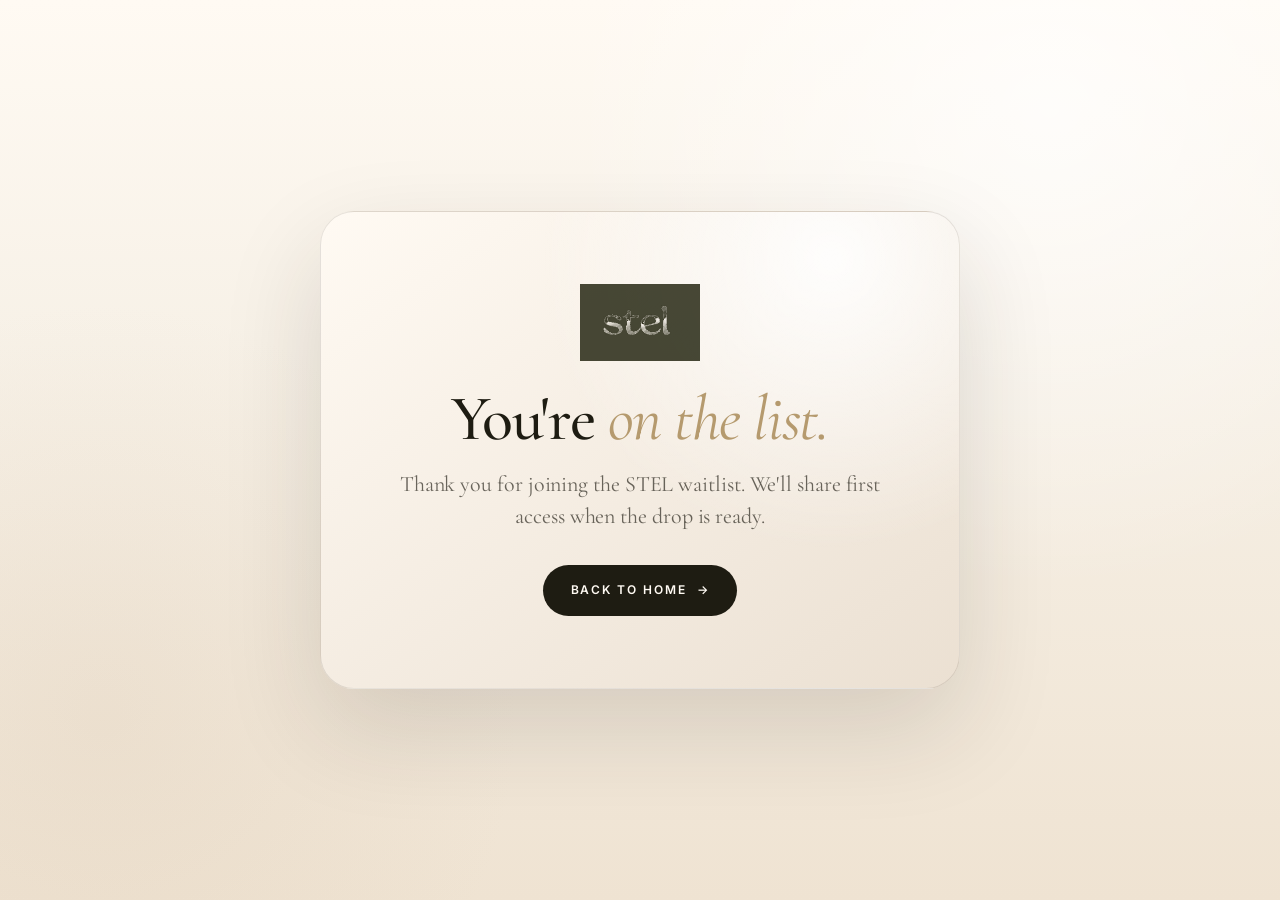
==== commit ba07c8d2: "Fix: use stel-logo-transparent.png (the real brand mark) The rebuild referenced assets/stel-logo.png" ====
--- a/success.html
+++ b/success.html
@@ -6,7 +6,7 @@
   <title>STEL — You're on the list</title>
   <meta name="description" content="Thank you for joining the STEL waitlist." />
   <meta name="theme-color" content="#f7f1e7" />
-  <link rel="icon" href="assets/stel-logo.png" type="image/png" />
+  <link rel="icon" href="assets/stel-logo-transparent.png" type="image/png" />
   <link rel="preconnect" href="https://fonts.googleapis.com" />
   <link rel="preconnect" href="https://fonts.gstatic.com" crossorigin />
   <link href="https://fonts.googleapis.com/css2?family=Cormorant+Garamond:ital,wght@0,400;0,500;0,600;1,400&family=Inter:wght@300;400;500;600;700&display=swap" rel="stylesheet" />
@@ -51,7 +51,7 @@
 <body>
   <main class="success-wrap">
     <div class="success-card">
-      <img src="assets/stel-logo.png" alt="STEL" />
+      <img src="assets/stel-logo-transparent.png" alt="STEL" />
       <h1>You're <em>on the list.</em></h1>
       <p>Thank you for joining the STEL waitlist. We'll share first access when the drop is ready.</p>
       <a class="primary-button" href="/">Back to home <span aria-hidden="true">→</span></a>
--- a/styles.css
+++ b/styles.css
@@ -107,10 +107,15 @@
 
 .brand-mark {
   justify-self: start;
-  width: 80px;
+  width: 92px;
   display: inline-block;
 }
-.brand-mark img { width: 100%; height: auto; }
+.brand-mark img {
+  width: 100%;
+  height: auto;
+  /* logo art is dark olive on transparent — keep it crisp on the cream header */
+  filter: drop-shadow(0 1px 0 rgba(255,250,243,0.6));
+}
 
 .nav-links {
   justify-self: center;
@@ -697,7 +702,7 @@
   max-width: var(--max-w);
   margin: 0 auto 48px;
 }
-.footer-brand img { width: 96px; margin-bottom: 18px; opacity: 0.92; }
+.footer-brand img { width: 108px; margin-bottom: 18px; opacity: 0.92; }
 .footer-brand p {
   font-family: var(--serif);
   font-size: 17px;
